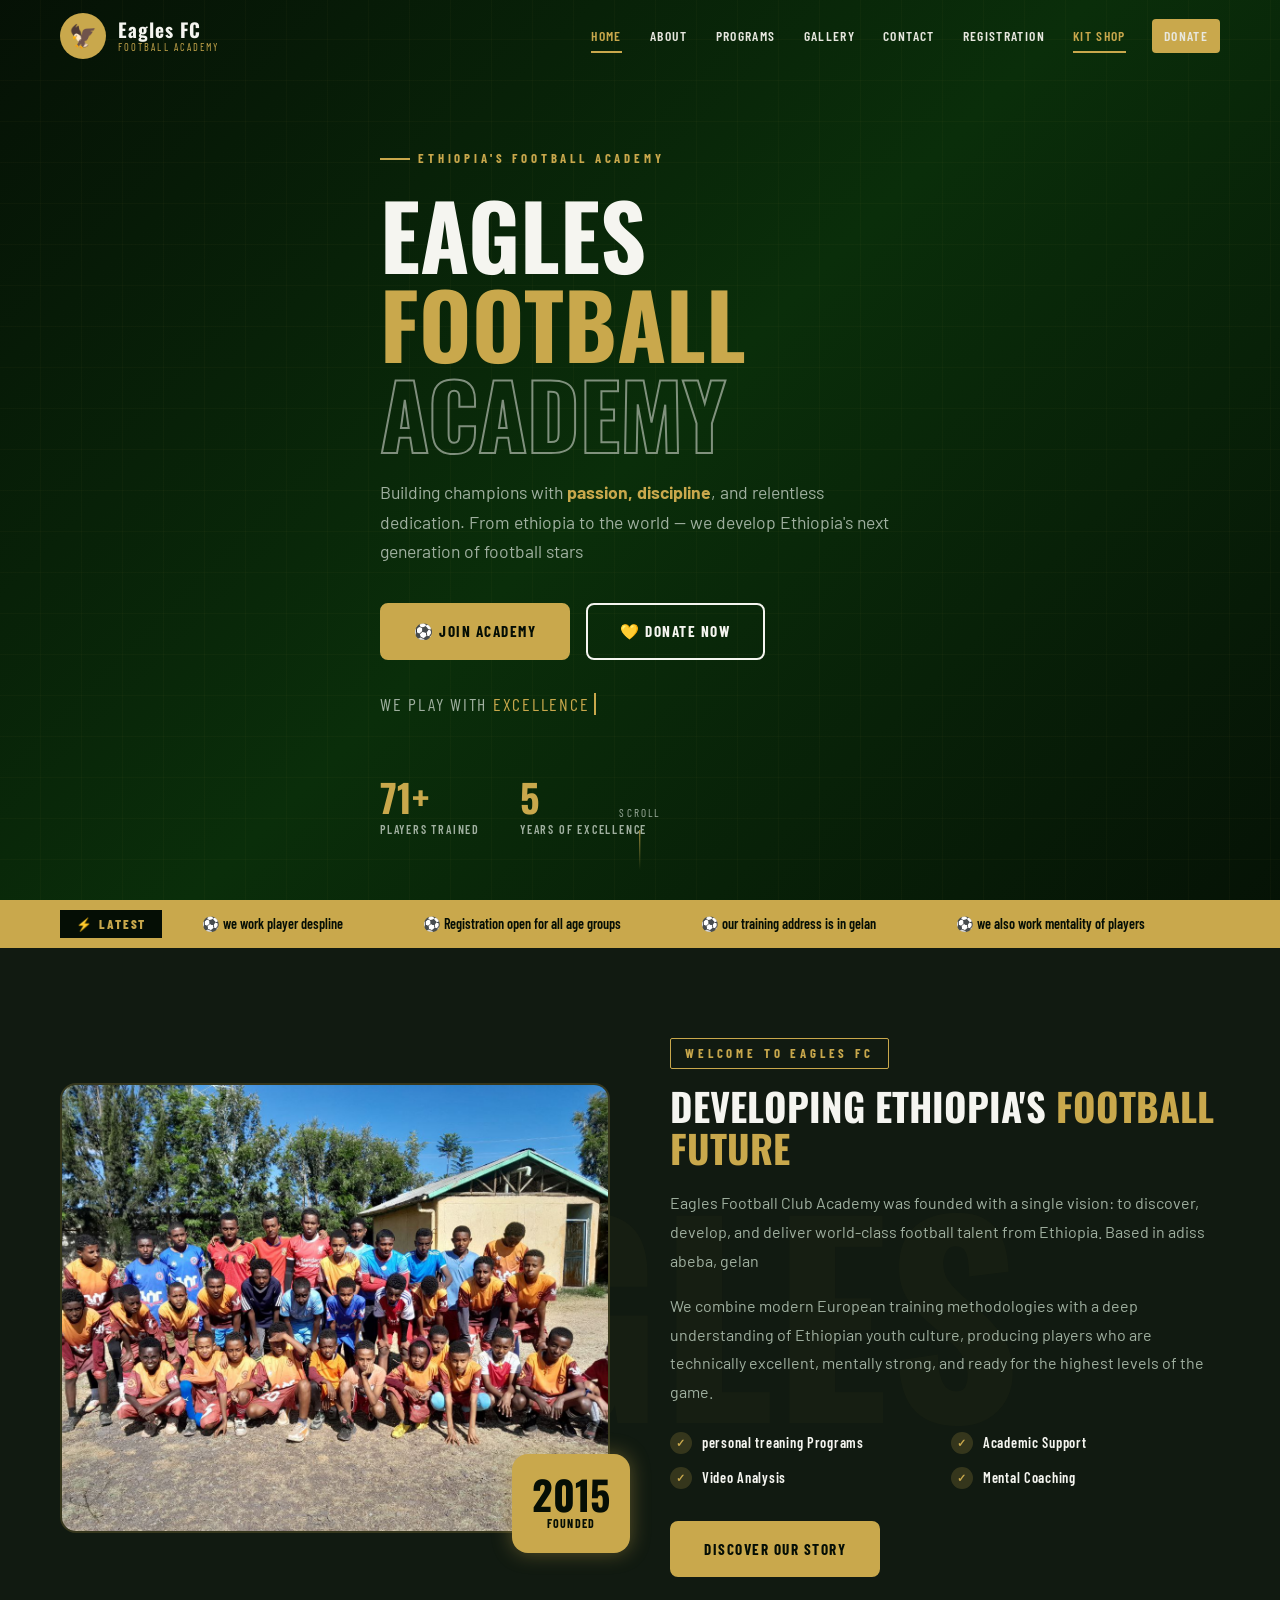
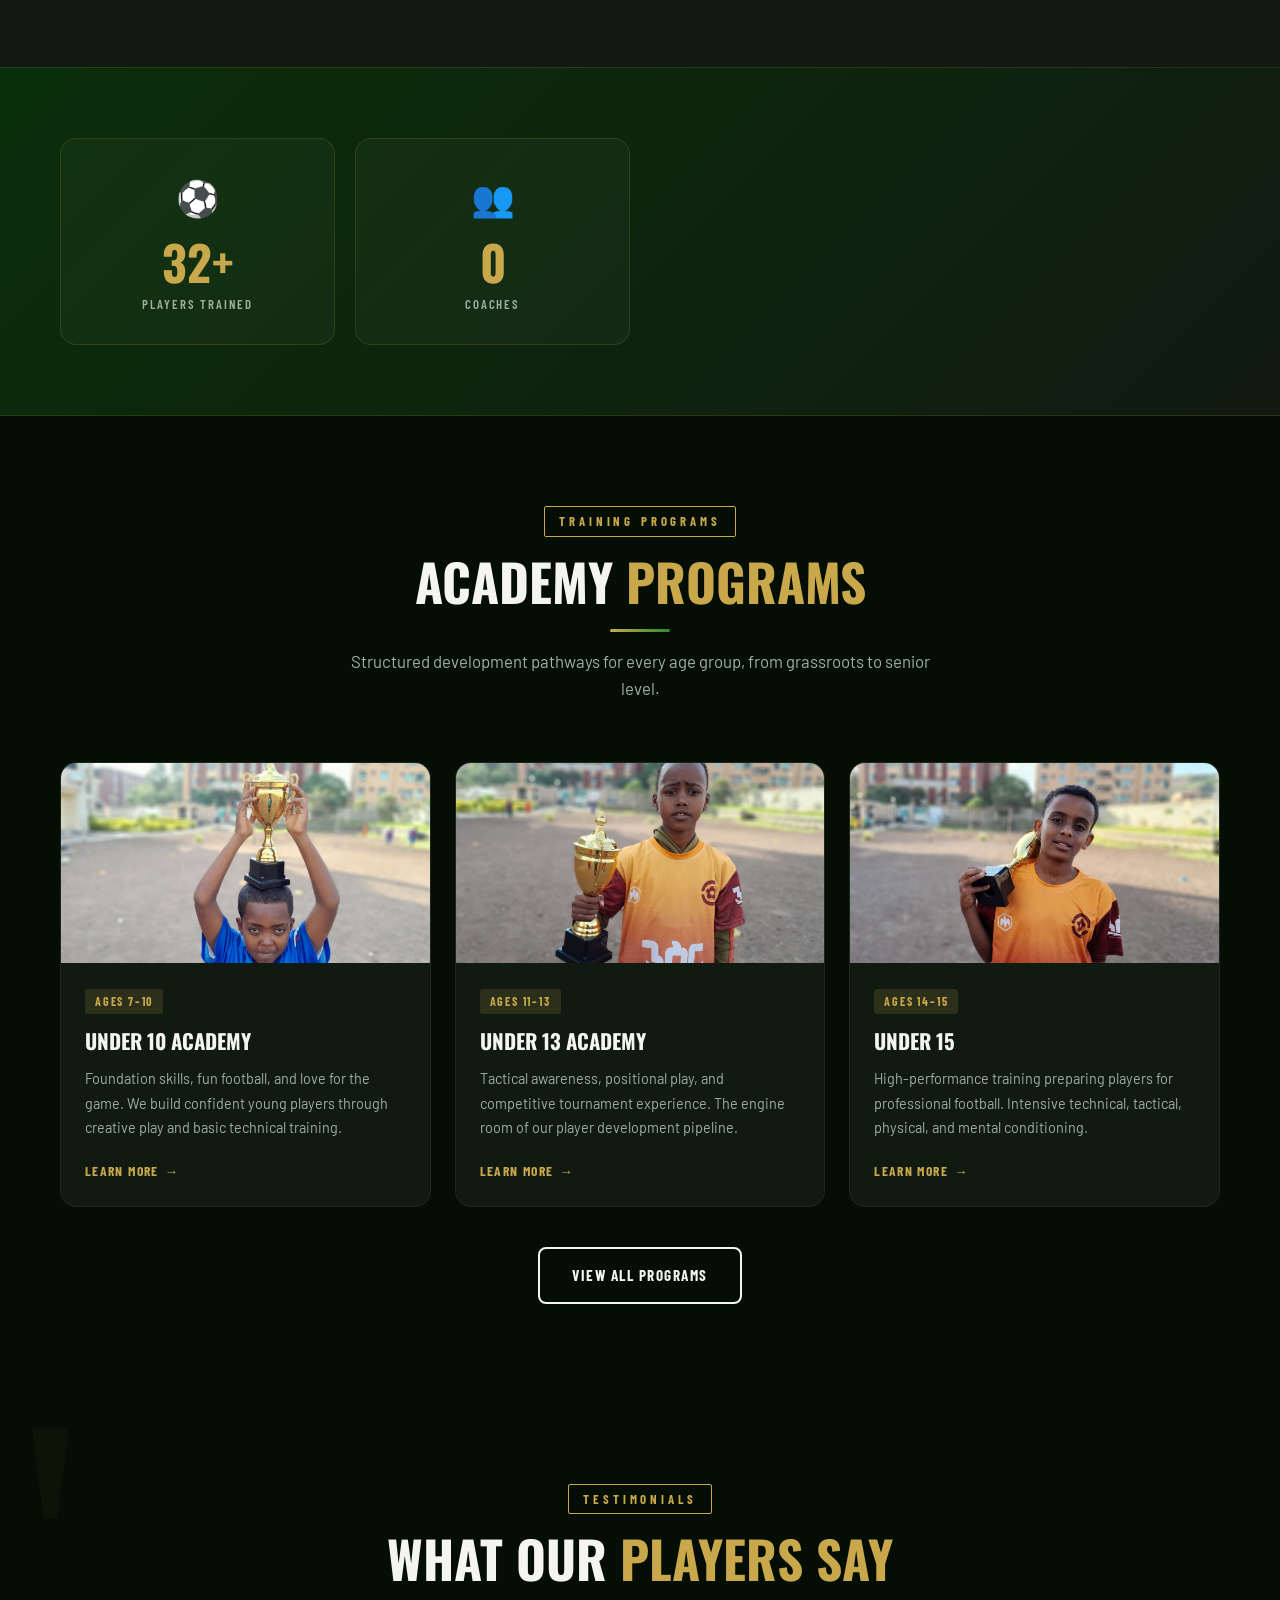
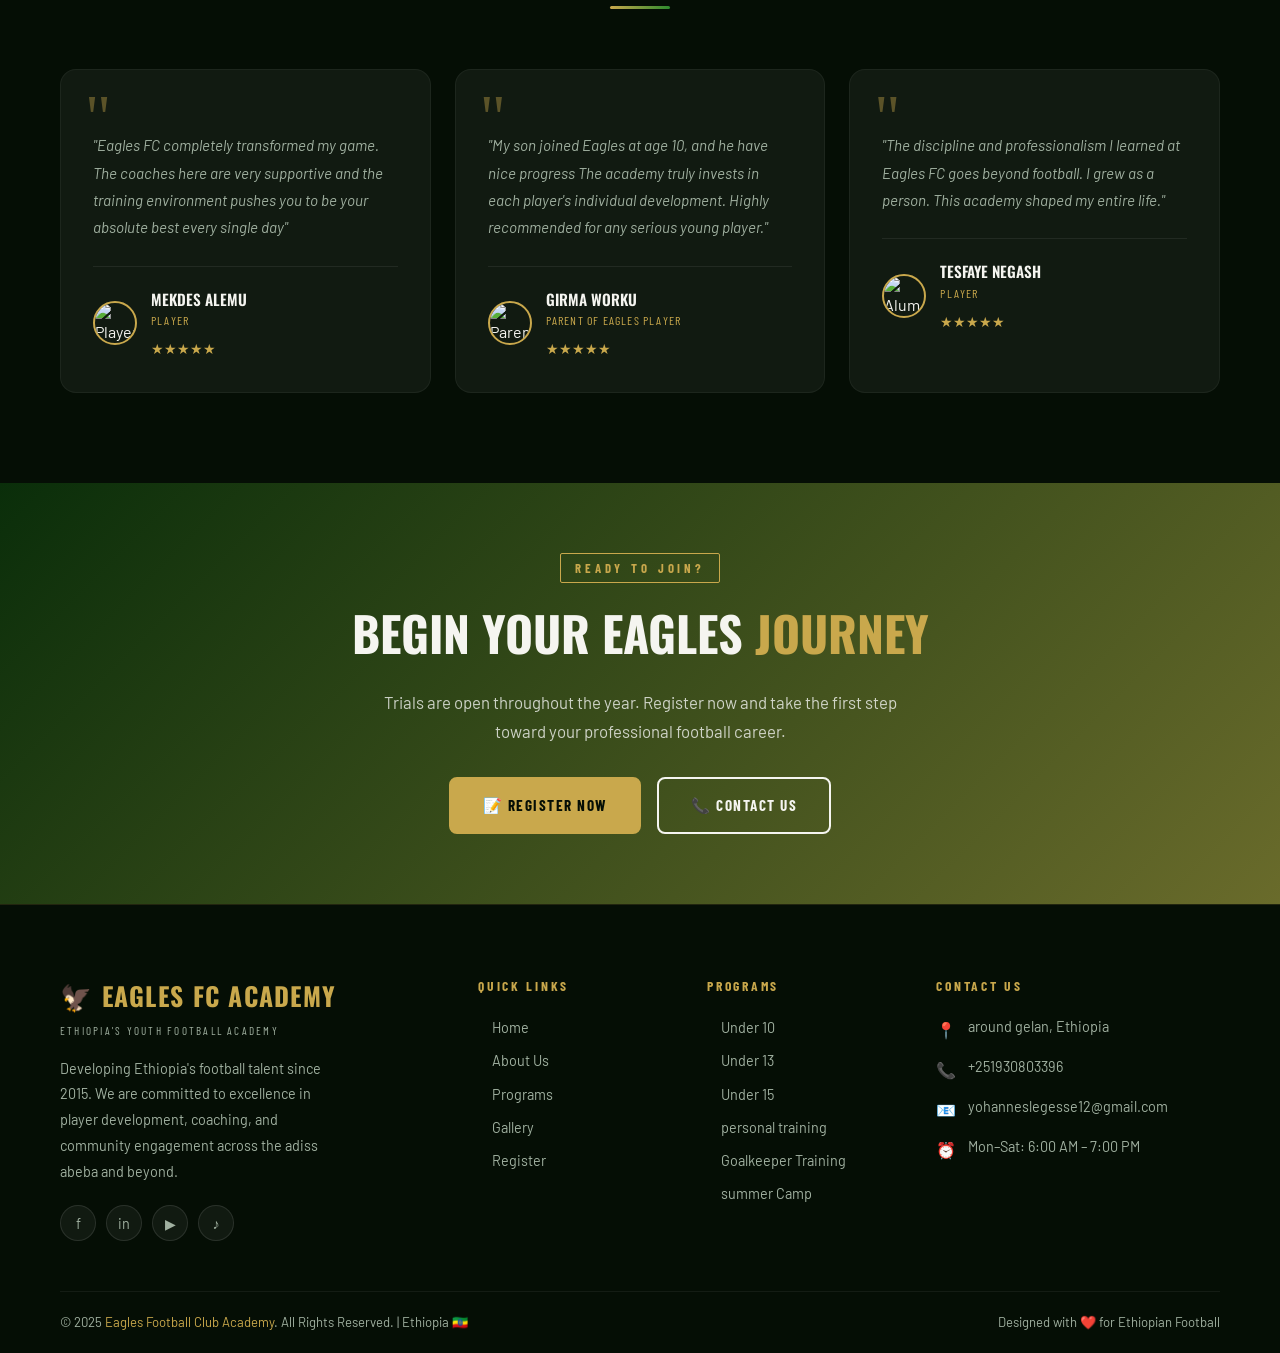
==== index.html @ 6a42ff39 "Add files via upload" ====
<!DOCTYPE html>
<html lang="en">
<head>
  <meta charset="UTF-8">
  <meta name="viewport" content="width=device-width, initial-scale=1.0">
  <title>Eagles Football Club Academy | Ethiopia </title> 
  <meta name="description" content="Eagles Football Club Academy - Ethiopia's premier football development academy. Nurturing the next generation of Ethiopian football stars.">
  <link rel="stylesheet" href=" style.css">
  <!-- Favicon emoji fallback -->
  <link rel="icon" href="data:image/svg+xml,<svg xmlns='http://www.w3.org/2000/svg' viewBox='0 0 100 100'><text y='.9em' font-size='90'>🦅</text></svg>">
</head>
<body>

<!-- ══ LOADING SCREEN ══ -->                           
<div id="loading-screen">
  <div class="loader-logo">🦅 EAGLES FC</div> 
  <div class="loader-bar"><div class="loader-fill"></div></div>                            
</div>

<!-- ══ NAVIGATION ══-->      
<nav id="navbar">
  <div class="container">  
    <div class="nav-inner"> 
      <a href="index.html" class="nav-logo">  
        <div class="nav-logo-icon">🦅</div>
        <div class="nav-logo-text">
          <div class="main">Eagles FC</div>
          <div class="sub">Football Academy</div>
        </div>
      </a>
      <div class="nav-links">
        <a href="index.html" class="active">Home</a>
        <a href="about.html">About</a>
        <a href="programs.html">Programs</a>
        
        <a href="gallery.html">Gallery</a>
        <a href="contact.html">Contact</a>
          <a href="registration.html">registration</a>
          <a href="shop.html" class="active">Kit Shop</a>
        <a href="donation.html" class="nav-cta">Donate</a>
      </div>
      <div class="hamburger" id="hamburger">
        <span></span><span></span><span></span>
      </div>
    </div>
  </div>
</nav>

<!-- Mobile Nav -->
<div class="mobile-nav" id="mobile-nav">
  <a href="index.html">🏠 Home</a>
  <a href="about.html">📖 About Us</a>
  <a href="programs.html">⚽ Programs</a>
 
  <a href="gallery.html">📷 Gallery</a>
  <a href="registration.html">📝 Register</a>
  <a href="donation.html">💛 Donate</a>
  <a href="contact.html">📞 Contact</a>
</div>

<!-- ══ HERO SECTION ══ -->
<section class="hero" id="home">
  <div class="hero-bg"></div>
  <div class="hero-pattern"></div>
  <div class="container">
    <div class="hero-content">
      <div class="hero-tag">Ethiopia's  Football Academy</div>
      <h1 class="hero-title">
        <span class="line-white">Eagles</span>
        <span class="line-gold">Football</span>
        <span class="line-outline">Academy</span>
      </h1>
      <p class="hero-sub">
        Building champions with <strong>passion, discipline</strong>, and relentless dedication.
        From ethiopia to the world — we develop Ethiopia's next generation of football stars
      </p>
      <div class="hero-buttons">
        <a href="registration.html" class="btn btn-gold">⚽ Join Academy</a>
        <a href="donation.html" class="btn btn-outline">💛 Donate Now</a>
      </div>

      <!-- Animated typed text -->
      <div style="margin-top:30px; font-family:var(--font-cond); font-size:1.1rem; color:var(--text-gray); letter-spacing:0.1em; text-transform:uppercase;">
        We Play With <span id="typed-text" style="color:var(--gold); border-right:2px solid var(--gold); padding-right:4px;"></span>
      </div>

      <div class="hero-stats">
        <div class="hero-stat-item">
          <div class="hero-stat-num"><span data-count="100" data-suffix="+">0</span></div>
          <div class="hero-stat-label">Players Trained</div>
        </div>
        <div class="hero-stat-item">
          <div class="hero-stat-num"><span data-count="8" data-suffix=""></span></div>
          <div class="hero-stat-label">Years of Excellence</div>
        </div>
        
        
      </div>
    </div>
  </div>
  <div class="hero-scroll">Scroll</div>
</section>

<!-- ══ NEWS TICKER ══ -->
<div class="news-ticker">
  <div class="container">
    <div class="ticker-wrap">
      <div class="ticker-label">⚡ Latest</div>
      <div class="ticker-content">
        <div class="ticker-inner">
          <span>we work player despline</span>
          <span>Registration open for all age groups</span>
          <span>our training address is in gelan</span>
          <span>we also work mentality of players</span>
          <span>Head Coach yohannes legesse named Best Academy Coach</span>
          
        </div>
      </div>
    </div>
  </div>
</div>

<!-- ══ WELCOME / INTRO ══ -->
<section class="welcome-section section-pad">
  <div class="container">
    <div class="welcome-grid">
      <div class="welcome-img-wrap reveal-left">
        <img
          src="founded.jpg"
          alt="Eagles FC Training Session"
          class="welcome-img">
        <div class="welcome-img-badge">
          <div class="num">2015</div>
          <div class="lbl">Founded</div>
        </div>
      </div>
      <div class="welcome-text reveal-right">
        <div class="section-tag">Welcome to Eagles FC</div>
        <h2>Developing Ethiopia's <span>Football Future</span></h2>
        <p>Eagles Football Club Academy was founded with a single vision: to discover, develop, and deliver world-class football talent from Ethiopia. Based in adiss abeba, gelan </p>
        <p>We combine modern European training methodologies with a deep understanding of Ethiopian youth culture, producing players who are technically excellent, mentally strong, and ready for the highest levels of the game.</p>
        <div class="welcome-features">
          
          <div class="wf-item">personal treaning Programs</div>
          <div class="wf-item">Academic Support</div>
          <div class="wf-item">Video Analysis</div>
          <div class="wf-item">Mental Coaching</div>
        </div>
        <a href="about.html" class="btn btn-gold">Discover Our Story</a>
      </div>
    </div>
  </div>
</section>

<!-- ══ STATS COUNTER ══ -->
<section class="stats-section">
  <div class="container">
    <div class="stats-grid">
      <div class="stat-card">
        <div class="stat-icon">⚽</div>
        <div class="stat-num"><span data-count="100" data-suffix="+">0</span></div>
        <div class="stat-label">Players Trained</div>
      </div>
      
      <div class="stat-card">
        <div class="stat-icon">👥</div>
        <div class="stat-num"><span data-count="2" data-suffix="">0</span></div>
        <div class="stat-label"> Coaches</div>
      </div>
        
    </div>
  </div>
</section>

<!-- ══ PROGRAMS PREVIEW ══ -->
<section class="programs-preview section-pad">
  <div class="container">
    <div class="section-header">
      <div class="section-tag">Training Programs</div>
      <h2 class="section-title">Academy <span>Programs</span></h2>
      <div class="section-divider"></div>
      <p class="section-sub">Structured development pathways for every age group, from grassroots to senior level.</p>
    </div>
    <div class="programs-grid">
      <div class="program-card reveal">
        <div class="program-img-wrap">
          <img src="u10.jpg" alt="Under 10 Program" class="program-img">
        </div>
        <div class="program-body">
          <div class="program-age">Ages 7–10</div>
          <h3 class="program-title">Under 10 Academy</h3>
          <p class="program-desc">Foundation skills, fun football, and love for the game. We build confident young players through creative play and basic technical training.</p>
          <a href="programs.html" class="program-link">Learn More</a>
        </div>
      </div>
      <div class="program-card reveal">
        <div class="program-img-wrap">
          <img src="u13.jpg" alt="Under 15 Program" class="program-img">
        </div>
        <div class="program-body">
          <div class="program-age">Ages 11–13</div>
          <h3 class="program-title">Under 13 Academy</h3>
          <p class="program-desc">Tactical awareness, positional play, and competitive tournament experience. The engine room of our player development pipeline.</p>
          <a href="programs.html" class="program-link">Learn More</a>
        </div>
      </div>
      <div class="program-card reveal">
        <div class="program-img-wrap">
          <img src="u15.jpg" alt="Under 18 Program" class="program-img">
        </div>
        <div class="program-body">
          <div class="program-age">Ages 14–15</div>
          <h3 class="program-title">Under 15 </h3>
          <p class="program-desc">High-performance training preparing players for professional football. Intensive technical, tactical, physical, and mental conditioning.</p>
          <a href="programs.html" class="program-link">Learn More</a>
        </div>
      </div>
    </div>
    <div style="text-align:center; margin-top:40px;">
      <a href="programs.html" class="btn btn-outline">View All Programs</a>
    </div>
  </div>
</section>

<!-- ══ FEATURED PLAYERS ══ -->

<!-- ══ NEWS ══ -->


<!-- ══ TESTIMONIALS ══ -->
<section class="testimonials-section section-pad">
  <div class="container">
    <div class="section-header">
      <div class="section-tag">Testimonials</div>
      <h2 class="section-title">What Our <span>Players Say</span></h2>
      <div class="section-divider"></div>
    </div>
    <div class="testimonials-grid">
      <div class="testimonial-card reveal">
        <p class="testimonial-text">"Eagles FC completely transformed my game. The coaches here are very supportive and the training environment pushes you to be your absolute best every single day"</p>
        <div class="testimonial-author">
          <img src="" alt="Player" class="author-avatar">
          <div>
            <div class="author-name">Mekdes Alemu</div>
            <div class="author-role">player</div>
            <div class="stars">★★★★★</div>
          </div>
        </div>
      </div>
      <div class="testimonial-card reveal">
        <p class="testimonial-text">"My son joined Eagles at age 10, and he have nice progress  The academy truly invests in each player's individual development. Highly recommended for any serious young player."</p>
        <div class="testimonial-author">
          <img src="" alt="Parent" class="author-avatar">
          <div>
            <div class="author-name">Girma Worku</div>
            <div class="author-role">Parent of Eagles player</div>
            <div class="stars">★★★★★</div>
          </div>
        </div>
      </div>
      <div class="testimonial-card reveal">
        <p class="testimonial-text">"The discipline and professionalism I learned at Eagles FC goes beyond football. I grew as a person. This academy shaped my entire life."</p>
        <div class="testimonial-author">
          <img src="" alt="Alum" class="author-avatar">
          <div>
            <div class="author-name">Tesfaye Negash</div>
            <div class="author-role">player</div>
            <div class="stars">★★★★★</div>
          </div>
        </div>
      </div>
    </div>
  </div>
</section>

<!-- ══ CTA BANNER ══ -->
<section style="background:linear-gradient(135deg, var(--dark-green), var(--gold) 200%); padding:70px 0; position:relative; overflow:hidden;">
  <div style="position:absolute; inset:0; background:url('https://images.unsplash.com/photo-1543326727-cf6c39e8f84c?w=1400&q=80') center/cover; opacity:0.08;"></div>
  <div class="container" style="position:relative; text-align:center;">
    <div class="section-tag" style="margin-bottom:12px;">Ready to Join?</div>
    <h2 style="font-family:var(--font-display); font-size:clamp(2rem,4vw,3rem); font-weight:700; text-transform:uppercase; color:var(--white); margin-bottom:16px;">Begin Your Eagles <span style="color:var(--gold)">Journey</span></h2>
    <p style="color:rgba(255,255,255,0.75); max-width:520px; margin:0 auto 32px; font-size:1.05rem; line-height:1.7;">Trials are open throughout the year. Register now and take the first step toward your professional football career.</p>
    <div style="display:flex; gap:16px; justify-content:center; flex-wrap:wrap;">
      <a href="registration.html" class="btn btn-gold">📝 Register Now</a>
      <a href="contact.html" class="btn btn-outline">📞 Contact Us</a>
    </div>
  </div>
</section>

<!-- ══ SPONSORS ══ -->


<!-- ══ FOOTER ══ -->
<footer>
  <div class="container">
    <div class="footer-grid">
      <div class="footer-brand">
        <div class="logo-text">🦅 Eagles FC Academy</div>
        <div class="logo-sub">Ethiopia's  Youth Football Academy</div>
        <p>Developing Ethiopia's football talent since 2015. We are committed to excellence in player development, coaching, and community engagement across the adiss abeba and beyond.</p>
        <div class="footer-social">
          <a href="https://www.facebook.com/share/1GRrwhnGoj/" class="social-btn">f</a><a href="https://www.instagram.com/eagelsfootball?igsh=OWlmaDh6YmJ3cGRy" class="social-btn">in</a>
          <a href="https://www.youtube.com/@niser2017" class="social-btn">▶</a><a href="http://tiktok.com/@eagels.fotball.et" class="social-btn">♪</a>
        </div>
      </div>
      <div class="footer-col">
        <h4>Quick Links</h4>
        <ul>
          <li><a href="index.html">Home</a></li>
          <li><a href="about.html">About Us</a></li>
          <li><a href="programs.html">Programs</a></li>
          <li><a href="gallery.html">Gallery</a></li>
          <li><a href="registration.html">Register</a></li>
        </ul>
      </div>
      <div class="footer-col">
        <h4>Programs</h4>
        <ul>
          <li><a href="programs.html">Under 10</a></li>
          <li><a href="programs.html">Under 13</a></li>
          <li><a href="programs.html">Under 15</a></li>
          <li><a href="programs.html">personal training</a></li>
          <li><a href="programs.html">Goalkeeper Training</a></li>
          <li><a href="programs.html">summer Camp</a></li>
        </ul>
      </div>
      <div class="footer-col">
        <h4>Contact Us</h4>
        <div class="footer-contact">
          <div class="contact-item">
            <span class="icon">📍</span>
            <span>around gelan, Ethiopia</span>
          </div>
          <div class="contact-item">
            <span class="icon">📞</span>
            <span>+251930803396</span>
          </div>
          <div class="contact-item">
            <span class="icon">📧</span>
            <span>yohanneslegesse12@gmail.com</span>
          </div>
          <div class="contact-item">
            <span class="icon">⏰</span>
            <span>Mon–Sat: 6:00 AM – 7:00 PM</span>
          </div>
        </div>
      </div>
    </div>
    <div class="footer-bottom">
      <p>© 2025 <span>Eagles Football Club Academy</span>. All Rights Reserved. |  Ethiopia 🇪🇹</p>
      <p>Designed with ❤️ for Ethiopian Football</p>
    </div>
  </div>
</footer>

<!-- Back to Top -->
<button id="back-to-top" title="Back to top">↑</button>

<script src="script.js"></script>
</body>
</html>
---- style.css ----
/* ============================================
   EAGLES FOOTBALL CLUB ACADEMY - MAIN STYLESHEET
   Eagles FC Academy | Ethiopia
   ============================================ */

/* --- Google Fonts Import --- */
@import url('https://fonts.googleapis.com/css2?family=Oswald:wght@400;500;600;700&family=Barlow:ital,wght@0,300;0,400;0,500;0,600;1,400&family=Barlow+Condensed:wght@600;700;800&display=swap');

/* ============================================
   CSS VARIABLES (COLOR PALETTE & TYPOGRAPHY)
   ============================================ */
:root {
  --dark-green: #0a2e0a;
  --mid-green:  #1a5c1a;
  --light-green: #2e8b2e;
  --gold:       #c9a84c;
  --gold-light: #f0c96e;
  --black:      #050e05;
  --off-black:  #111a11;
  --dark-gray:  #1e2a1e;
  --white:      #f5f5f0;
  --off-white:  #e8e8e0;
  --text-gray:  #a0b0a0;

  --font-display: 'Oswald', sans-serif;
  --font-cond:    'Barlow Condensed', sans-serif;
  --font-body:    'Barlow', sans-serif;

  --shadow-gold: 0 0 20px rgba(201,168,76,0.4);
  --shadow-green: 0 0 30px rgba(46,139,46,0.3);
  --transition: all 0.3s cubic-bezier(0.4,0,0.2,1);
  --radius: 8px;
  --radius-lg: 16px;
}

/* ============================================
   RESET & BASE
   ============================================ */
*, *::before, *::after { box-sizing: border-box; margin: 0; padding: 0; }

html { scroll-behavior: smooth; font-size: 16px; }

body {
  font-family: var(--font-body);
  background: var(--black);
  color: var(--white);
  line-height: 1.6;
  overflow-x: hidden;
}

img { max-width: 100%; height: auto; display: block; }
a  { text-decoration: none; color: inherit; }
ul { list-style: none; }
button { cursor: pointer; border: none; background: none; font-family: inherit; }

/* ============================================
   UTILITY CLASSES
   ============================================ */
.container { max-width: 1200px; margin: 0 auto; padding: 0 20px; }
.section-pad { padding: 90px 0; }
.text-gold { color: var(--gold); }
.text-green { color: var(--light-green); }
.text-center { text-align: center; }

/* Section Headers */
.section-header { text-align: center; margin-bottom: 60px; }
.section-tag {
  display: inline-block;
  font-family: var(--font-cond);
  font-size: 0.8rem;
  font-weight: 700;
  letter-spacing: 0.3em;
  text-transform: uppercase;
  color: var(--gold);
  border: 1px solid var(--gold);
  padding: 4px 14px;
  margin-bottom: 16px;
  border-radius: 2px;
}
.section-title {
  font-family: var(--font-display);
  font-size: clamp(2rem, 4vw, 3.2rem);
  font-weight: 700;
  text-transform: uppercase;
  line-height: 1.1;
  color: var(--white);
}
.section-title span { color: var(--gold); }
.section-divider {
  width: 60px; height: 3px;
  background: linear-gradient(90deg, var(--gold), var(--light-green));
  margin: 20px auto 0;
  border-radius: 2px;
}
.section-sub {
  margin-top: 16px;
  color: var(--text-gray);
  font-size: 1.05rem;
  max-width: 600px;
  margin-left: auto;
  margin-right: auto;
}

/* Buttons */
.btn {
  display: inline-flex;
  align-items: center;
  gap: 8px;
  font-family: var(--font-cond);
  font-size: 0.95rem;
  font-weight: 700;
  letter-spacing: 0.1em;
  text-transform: uppercase;
  padding: 14px 32px;
  border-radius: var(--radius);
  transition: var(--transition);
  border: 2px solid transparent;
}
.btn-gold {
  background: var(--gold);
  color: var(--black);
  border-color: var(--gold);
}
.btn-gold:hover {
  background: var(--gold-light);
  border-color: var(--gold-light);
  transform: translateY(-2px);
  box-shadow: var(--shadow-gold);
}
.btn-outline {
  background: transparent;
  color: var(--white);
  border-color: var(--white);
}
.btn-outline:hover {
  background: var(--white);
  color: var(--black);
  transform: translateY(-2px);
}
.btn-green {
  background: var(--light-green);
  color: var(--white);
  border-color: var(--light-green);
}
.btn-green:hover {
  background: var(--mid-green);
  border-color: var(--mid-green);
  transform: translateY(-2px);
  box-shadow: var(--shadow-green);
}

/* ============================================
   LOADING SCREEN
   ============================================ */
#loading-screen {
  position: fixed; inset: 0;
  background: var(--black);
  display: flex;
  flex-direction: column;
  align-items: center;
  justify-content: center;
  z-index: 9999;
  transition: opacity 0.6s ease, visibility 0.6s ease;
}
#loading-screen.hidden { opacity: 0; visibility: hidden; }

.loader-logo {
  font-family: var(--font-display);
  font-size: 3rem;
  font-weight: 700;
  color: var(--gold);
  letter-spacing: 0.05em;
  margin-bottom: 30px;
  animation: pulse 1.5s ease-in-out infinite;
}
.loader-bar {
  width: 200px; height: 3px;
  background: var(--dark-gray);
  border-radius: 2px;
  overflow: hidden;
}
.loader-fill {
  height: 100%;
  background: linear-gradient(90deg, var(--gold), var(--light-green));
  animation: loadBar 1.8s ease-in-out forwards;
}
@keyframes loadBar { 0%{width:0} 100%{width:100%} }
@keyframes pulse { 0%,100%{opacity:1} 50%{opacity:0.6} }

/* ============================================
   NAVIGATION
   ============================================ */
#navbar {
  position: fixed; top: 0; left: 0; right: 0;
  z-index: 1000;
  padding: 0;
  transition: background 0.4s ease, box-shadow 0.4s ease;
}
#navbar.scrolled {
  background: rgba(5,14,5,0.97);
  box-shadow: 0 2px 20px rgba(0,0,0,0.8);
  backdrop-filter: blur(10px);
}
.nav-inner {
  display: flex;
  align-items: center;
  justify-content: space-between;
  height: 72px;
}
.nav-logo {
  display: flex;
  align-items: center;
  gap: 12px;
}
.nav-logo-icon {
  width: 46px; height: 46px;
  background: var(--gold);
  border-radius: 50%;
  display: flex;
  align-items: center;
  justify-content: center;
  font-size: 1.4rem;
  flex-shrink: 0;
}
.nav-logo-text { line-height: 1.2; }
.nav-logo-text .main { font-family: var(--font-display); font-size: 1.2rem; font-weight: 700; color: var(--white); letter-spacing: 0.05em; }
.nav-logo-text .sub  { font-family: var(--font-cond); font-size: 0.65rem; letter-spacing: 0.2em; color: var(--gold); text-transform: uppercase; }

.nav-links {
  display: flex;
  align-items: center;
  gap: 4px;
}
.nav-links a {
  font-family: var(--font-cond);
  font-size: 0.85rem;
  font-weight: 600;
  letter-spacing: 0.1em;
  text-transform: uppercase;
  color: var(--off-white);
  padding: 6px 12px;
  border-radius: 4px;
  transition: var(--transition);
  position: relative;
}
.nav-links a::after {
  content: '';
  position: absolute; bottom: 0; left: 50%; right: 50%;
  height: 2px;
  background: var(--gold);
  transition: var(--transition);
}
.nav-links a:hover { color: var(--gold); }
.nav-links a:hover::after { left: 12px; right: 12px; }
.nav-links a.active { color: var(--gold); }
.nav-links a.active::after { left: 12px; right: 12px; }

.nav-cta {
  font-family: var(--font-cond);
  font-size: 0.82rem;
  font-weight: 700;
  letter-spacing: 0.1em;
  text-transform: uppercase;
  background: var(--gold);
  color: var(--black);
  padding: 8px 18px;
  border-radius: var(--radius);
  transition: var(--transition);
  margin-left: 10px;
}
.nav-cta:hover { background: var(--gold-light); transform: translateY(-1px); }

/* Hamburger */
.hamburger {
  display: none;
  flex-direction: column;
  gap: 5px;
  cursor: pointer;
  padding: 5px;
}
.hamburger span {
  display: block;
  width: 25px; height: 2px;
  background: var(--white);
  border-radius: 2px;
  transition: var(--transition);
}
.hamburger.active span:nth-child(1) { transform: rotate(45deg) translate(5px, 5px); }
.hamburger.active span:nth-child(2) { opacity: 0; }
.hamburger.active span:nth-child(3) { transform: rotate(-45deg) translate(5px,-5px); }

/* Mobile Nav */
.mobile-nav {
  display: none;
  position: fixed;
  top: 72px; left: 0; right: 0;
  background: rgba(5,14,5,0.98);
  backdrop-filter: blur(20px);
  padding: 20px;
  border-top: 1px solid rgba(201,168,76,0.2);
  z-index: 999;
  flex-direction: column;
  gap: 4px;
}
.mobile-nav.open { display: flex; }
.mobile-nav a {
  font-family: var(--font-cond);
  font-size: 1.1rem;
  font-weight: 600;
  letter-spacing: 0.1em;
  text-transform: uppercase;
  color: var(--off-white);
  padding: 12px 16px;
  border-radius: var(--radius);
  transition: var(--transition);
  border-left: 3px solid transparent;
}
.mobile-nav a:hover { color: var(--gold); background: rgba(201,168,76,0.08); border-left-color: var(--gold); }

/* ============================================
   BACK TO TOP
   ============================================ */
#back-to-top {
  position: fixed;
  bottom: 30px; right: 30px;
  width: 48px; height: 48px;
  background: var(--gold);
  color: var(--black);
  border-radius: 50%;
  display: flex;
  align-items: center;
  justify-content: center;
  font-size: 1.2rem;
  cursor: pointer;
  opacity: 0; visibility: hidden;
  transition: var(--transition);
  z-index: 900;
  border: none;
  box-shadow: 0 4px 15px rgba(201,168,76,0.4);
}
#back-to-top.visible { opacity: 1; visibility: visible; }
#back-to-top:hover { background: var(--gold-light); transform: translateY(-3px); }

/* ============================================
   HERO SECTION (HOME)
   ============================================ */
.hero {
  position: relative;
  min-height: 100vh;
  display: flex;
  align-items: center;
  overflow: hidden;
  background: var(--dark-green);
}
.hero-bg {
  position: absolute; inset: 0;
  background:
    linear-gradient(135deg, rgba(5,14,5,0.9) 0%, rgba(10,46,10,0.7) 50%, rgba(5,14,5,0.85) 100%),
    url('https://images.unsplash.com/photo-1459865264687-595d652de67e?w=1600&q=80') center/cover no-repeat;
  animation: heroShift 20s ease-in-out infinite alternate;
}
@keyframes heroShift { 0%{background-position:center center} 100%{background-position:60% 40%} }

.hero-pattern {
  position: absolute; inset: 0;
  background-image: repeating-linear-gradient(
    0deg, transparent, transparent 40px,
    rgba(201,168,76,0.03) 40px, rgba(201,168,76,0.03) 41px
  ),repeating-linear-gradient(
    90deg, transparent, transparent 40px,
    rgba(201,168,76,0.03) 40px, rgba(201,168,76,0.03) 41px
  );
}
.hero-content {
  position: relative;
  z-index: 2;
  padding-top: 80px;
}
.hero-tag {
  display: inline-flex;
  align-items: center;
  gap: 8px;
  font-family: var(--font-cond);
  font-size: 0.8rem;
  font-weight: 700;
  letter-spacing: 0.3em;
  text-transform: uppercase;
  color: var(--gold);
  margin-bottom: 20px;
}
.hero-tag::before {
  content: '';
  display: inline-block;
  width: 30px; height: 2px;
  background: var(--gold);
}
.hero-title {
  font-family: var(--font-display);
  font-size: clamp(2.8rem, 7vw, 6rem);
  font-weight: 700;
  line-height: 1;
  text-transform: uppercase;
  margin-bottom: 10px;
}
.hero-title .line-gold { color: var(--gold); display: block; }
.hero-title .line-white { color: var(--white); display: block; }
.hero-title .line-outline {
  display: block;
  -webkit-text-stroke: 2px var(--white);
  color: transparent;
  opacity: 0.5;
}

.hero-sub {
  font-size: 1.1rem;
  color: var(--text-gray);
  max-width: 520px;
  margin: 20px 0 36px;
  line-height: 1.7;
}
.hero-sub strong { color: var(--gold); }

.hero-buttons { display: flex; gap: 16px; flex-wrap: wrap; }

.hero-stats {
  display: flex;
  gap: 40px;
  margin-top: 60px;
  flex-wrap: wrap;
}
.hero-stat-item { text-align: left; }
.hero-stat-num {
  font-family: var(--font-display);
  font-size: 2.4rem;
  font-weight: 700;
  color: var(--gold);
  line-height: 1;
}
.hero-stat-label {
  font-family: var(--font-cond);
  font-size: 0.75rem;
  font-weight: 600;
  letter-spacing: 0.15em;
  text-transform: uppercase;
  color: var(--text-gray);
  margin-top: 4px;
}

/* Hero scroll indicator */
.hero-scroll {
  position: absolute;
  bottom: 30px; left: 50%;
  transform: translateX(-50%);
  z-index: 2;
  display: flex;
  flex-direction: column;
  align-items: center;
  gap: 8px;
  font-family: var(--font-cond);
  font-size: 0.7rem;
  letter-spacing: 0.2em;
  text-transform: uppercase;
  color: var(--text-gray);
  animation: bounce 2s ease-in-out infinite;
}
.hero-scroll::after {
  content: '';
  width: 1px; height: 40px;
  background: linear-gradient(to bottom, var(--gold), transparent);
}
@keyframes bounce { 0%,100%{transform:translateX(-50%) translateY(0)} 50%{transform:translateX(-50%) translateY(-8px)} }

/* ============================================
   NEWS TICKER
   ============================================ */
.news-ticker {
  background: var(--gold);
  color: var(--black);
  padding: 10px 0;
  overflow: hidden;
}
.ticker-wrap {
  display: flex;
  align-items: center;
  gap: 0;
}
.ticker-label {
  font-family: var(--font-cond);
  font-size: 0.8rem;
  font-weight: 800;
  letter-spacing: 0.15em;
  text-transform: uppercase;
  background: var(--black);
  color: var(--gold);
  padding: 4px 16px;
  white-space: nowrap;
  flex-shrink: 0;
}
.ticker-content {
  overflow: hidden;
  flex: 1;
}
.ticker-inner {
  display: flex;
  white-space: nowrap;
  animation: ticker 40s linear infinite;
}
.ticker-inner span {
  font-family: var(--font-cond);
  font-size: 0.88rem;
  font-weight: 600;
  padding: 0 40px;
}
.ticker-inner span::before {
  content: '⚽  ';
}
@keyframes ticker { 0%{transform:translateX(0)} 100%{transform:translateX(-50%)} }

/* ============================================
   WELCOME SECTION
   ============================================ */
.welcome-section {
  background: var(--off-black);
  position: relative;
  overflow: hidden;
}
.welcome-section::before {
  content: 'EAGLES';
  position: absolute;
  font-family: var(--font-display);
  font-size: 20vw;
  font-weight: 700;
  color: rgba(201,168,76,0.03);
  top: 50%; left: 50%;
  transform: translate(-50%,-50%);
  white-space: nowrap;
  pointer-events: none;
}
.welcome-grid {
  display: grid;
  grid-template-columns: 1fr 1fr;
  gap: 60px;
  align-items: center;
}
.welcome-img-wrap {
  position: relative;
}
.welcome-img {
  width: 100%;
  height: 450px;
  object-fit: cover;
  border-radius: var(--radius-lg);
  border: 2px solid rgba(201,168,76,0.2);
}
.welcome-img-badge {
  position: absolute;
  bottom: -20px; right: -20px;
  background: var(--gold);
  color: var(--black);
  padding: 20px;
  border-radius: var(--radius-lg);
  text-align: center;
  box-shadow: var(--shadow-gold);
}
.welcome-img-badge .num {
  font-family: var(--font-display);
  font-size: 2.5rem;
  font-weight: 700;
  line-height: 1;
}
.welcome-img-badge .lbl {
  font-family: var(--font-cond);
  font-size: 0.75rem;
  font-weight: 700;
  letter-spacing: 0.1em;
  text-transform: uppercase;
}
.welcome-text .tag { margin-bottom: 12px; }
.welcome-text h2 {
  font-family: var(--font-display);
  font-size: clamp(1.8rem, 3vw, 2.8rem);
  font-weight: 700;
  text-transform: uppercase;
  line-height: 1.1;
  margin-bottom: 20px;
}
.welcome-text h2 span { color: var(--gold); }
.welcome-text p { color: var(--text-gray); margin-bottom: 16px; line-height: 1.8; }
.welcome-features {
  display: grid;
  grid-template-columns: 1fr 1fr;
  gap: 12px;
  margin: 24px 0 32px;
}
.wf-item {
  display: flex;
  align-items: center;
  gap: 10px;
  font-family: var(--font-cond);
  font-size: 0.9rem;
  font-weight: 600;
  letter-spacing: 0.05em;
  color: var(--white);
}
.wf-item::before {
  content: '✓';
  width: 22px; height: 22px;
  background: rgba(201,168,76,0.2);
  color: var(--gold);
  border-radius: 50%;
  display: flex;
  align-items: center;
  justify-content: center;
  font-size: 0.7rem;
  flex-shrink: 0;
}

/* ============================================
   STATS COUNTER
   ============================================ */
.stats-section {
  background: linear-gradient(135deg, var(--dark-green), var(--off-black));
  border-top: 1px solid rgba(201,168,76,0.15);
  border-bottom: 1px solid rgba(201,168,76,0.15);
  padding: 70px 0;
}
.stats-grid {
  display: grid;
  grid-template-columns: repeat(4, 1fr);
  gap: 20px;
}
.stat-card {
  text-align: center;
  padding: 30px 20px;
  border-radius: var(--radius-lg);
  background: rgba(255,255,255,0.03);
  border: 1px solid rgba(201,168,76,0.15);
  transition: var(--transition);
  position: relative;
  overflow: hidden;
}
.stat-card::before {
  content: '';
  position: absolute;
  inset: 0;
  background: linear-gradient(135deg, rgba(201,168,76,0.05), transparent);
  opacity: 0;
  transition: var(--transition);
}
.stat-card:hover::before { opacity: 1; }
.stat-card:hover { border-color: rgba(201,168,76,0.4); transform: translateY(-4px); }
.stat-icon { font-size: 2.2rem; margin-bottom: 12px; }
.stat-num {
  font-family: var(--font-display);
  font-size: 3rem;
  font-weight: 700;
  color: var(--gold);
  line-height: 1;
}
.stat-suffix { font-size: 1.5rem; color: var(--gold); }
.stat-label {
  font-family: var(--font-cond);
  font-size: 0.8rem;
  font-weight: 600;
  letter-spacing: 0.15em;
  text-transform: uppercase;
  color: var(--text-gray);
  margin-top: 8px;
}

/* ============================================
   PROGRAMS PREVIEW
   ============================================ */
.programs-preview { background: var(--black); }
.programs-grid {
  display: grid;
  grid-template-columns: repeat(3, 1fr);
  gap: 24px;
}
.program-card {
  background: var(--off-black);
  border-radius: var(--radius-lg);
  overflow: hidden;
  border: 1px solid rgba(255,255,255,0.05);
  transition: var(--transition);
  group: true;
}
.program-card:hover { transform: translateY(-6px); border-color: rgba(201,168,76,0.3); box-shadow: 0 20px 40px rgba(0,0,0,0.4); }
.program-img {
  width: 100%; height: 200px;
  object-fit: cover;
  transition: transform 0.5s ease;
}
.program-card:hover .program-img { transform: scale(1.05); }
.program-img-wrap { overflow: hidden; }
.program-body { padding: 24px; }
.program-age {
  display: inline-block;
  font-family: var(--font-cond);
  font-size: 0.75rem;
  font-weight: 700;
  letter-spacing: 0.15em;
  text-transform: uppercase;
  background: rgba(201,168,76,0.15);
  color: var(--gold);
  padding: 3px 10px;
  border-radius: 3px;
  margin-bottom: 10px;
}
.program-title {
  font-family: var(--font-display);
  font-size: 1.3rem;
  font-weight: 700;
  text-transform: uppercase;
  margin-bottom: 10px;
  color: var(--white);
}
.program-desc { color: var(--text-gray); font-size: 0.9rem; line-height: 1.7; margin-bottom: 16px; }
.program-link {
  font-family: var(--font-cond);
  font-size: 0.85rem;
  font-weight: 700;
  letter-spacing: 0.1em;
  text-transform: uppercase;
  color: var(--gold);
  display: inline-flex;
  align-items: center;
  gap: 6px;
  transition: var(--transition);
}
.program-link:hover { gap: 12px; }
.program-link::after { content: '→'; }

/* ============================================
   FEATURED PLAYERS
   ============================================ */
.players-section { background: var(--off-black); }
.players-grid {
  display: grid;
  grid-template-columns: repeat(4, 1fr);
  gap: 20px;
}
.player-card {
  background: var(--dark-gray);
  border-radius: var(--radius-lg);
  overflow: hidden;
  border: 1px solid rgba(255,255,255,0.05);
  transition: var(--transition);
  position: relative;
}
.player-card:hover { transform: translateY(-6px); box-shadow: 0 20px 40px rgba(0,0,0,0.5); }
.player-img-wrap {
  position: relative;
  height: 260px;
  overflow: hidden;
  background: var(--dark-green);
}
.player-img {
  width: 100%; height: 100%;
  object-fit: cover;
  transition: transform 0.5s ease;
}
.player-card:hover .player-img { transform: scale(1.08); }
.player-position {
  position: absolute;
  top: 12px; right: 12px;
  background: var(--gold);
  color: var(--black);
  font-family: var(--font-cond);
  font-size: 0.7rem;
  font-weight: 800;
  letter-spacing: 0.1em;
  text-transform: uppercase;
  padding: 3px 8px;
  border-radius: 3px;
}
.player-num {
  position: absolute;
  bottom: 12px; left: 12px;
  font-family: var(--font-display);
  font-size: 3rem;
  font-weight: 700;
  color: rgba(201,168,76,0.6);
  line-height: 1;
}
.player-info { padding: 16px; }
.player-name {
  font-family: var(--font-display);
  font-size: 1.1rem;
  font-weight: 700;
  text-transform: uppercase;
  color: var(--white);
}
.player-age {
  font-family: var(--font-cond);
  font-size: 0.8rem;
  color: var(--text-gray);
  letter-spacing: 0.1em;
  margin-top: 2px;
}

/* ============================================
   TESTIMONIALS
   ============================================ */
.testimonials-section { background: var(--black); position: relative; overflow: hidden; }
.testimonials-section::before {
  content: '"';
  position: absolute;
  font-family: Georgia, serif;
  font-size: 30vw;
  color: rgba(201,168,76,0.03);
  top: -5%; left: -5%;
  line-height: 1;
  pointer-events: none;
}
.testimonials-grid {
  display: grid;
  grid-template-columns: repeat(3, 1fr);
  gap: 24px;
}
.testimonial-card {
  background: var(--off-black);
  border-radius: var(--radius-lg);
  padding: 32px;
  border: 1px solid rgba(255,255,255,0.05);
  position: relative;
  transition: var(--transition);
}
.testimonial-card:hover { border-color: rgba(201,168,76,0.2); transform: translateY(-4px); }
.testimonial-card::before {
  content: '"';
  font-family: Georgia, serif;
  font-size: 4rem;
  color: var(--gold);
  opacity: 0.4;
  line-height: 1;
  position: absolute;
  top: 16px; left: 24px;
}
.testimonial-text {
  color: var(--text-gray);
  font-style: italic;
  line-height: 1.8;
  margin-top: 30px;
  font-size: 0.95rem;
}
.testimonial-author {
  display: flex;
  align-items: center;
  gap: 14px;
  margin-top: 24px;
  padding-top: 20px;
  border-top: 1px solid rgba(255,255,255,0.07);
}
.author-avatar {
  width: 44px; height: 44px;
  border-radius: 50%;
  object-fit: cover;
  border: 2px solid var(--gold);
}
.author-name {
  font-family: var(--font-display);
  font-size: 0.95rem;
  font-weight: 600;
  text-transform: uppercase;
  color: var(--white);
}
.author-role {
  font-family: var(--font-cond);
  font-size: 0.75rem;
  letter-spacing: 0.1em;
  color: var(--gold);
  text-transform: uppercase;
}
.stars { color: var(--gold); font-size: 0.85rem; margin-top: 8px; }

/* ============================================
   NEWS SECTION
   ============================================ */
.news-section { background: var(--off-black); }
.news-grid {
  display: grid;
  grid-template-columns: 2fr 1fr;
  gap: 24px;
}
.news-featured {
  background: var(--dark-gray);
  border-radius: var(--radius-lg);
  overflow: hidden;
  border: 1px solid rgba(255,255,255,0.05);
  transition: var(--transition);
}
.news-featured:hover { border-color: rgba(201,168,76,0.2); }
.news-feat-img {
  width: 100%; height: 280px;
  object-fit: cover;
}
.news-feat-body { padding: 28px; }
.news-cat {
  font-family: var(--font-cond);
  font-size: 0.75rem;
  font-weight: 700;
  letter-spacing: 0.2em;
  text-transform: uppercase;
  color: var(--gold);
  margin-bottom: 10px;
}
.news-title {
  font-family: var(--font-display);
  font-size: 1.4rem;
  font-weight: 600;
  text-transform: uppercase;
  margin-bottom: 12px;
  line-height: 1.2;
  color: var(--white);
}
.news-excerpt { color: var(--text-gray); font-size: 0.9rem; line-height: 1.7; }
.news-meta {
  display: flex;
  align-items: center;
  gap: 16px;
  margin-top: 16px;
  font-family: var(--font-cond);
  font-size: 0.78rem;
  color: var(--text-gray);
  letter-spacing: 0.05em;
}

.news-list { display: flex; flex-direction: column; gap: 16px; }
.news-item {
  display: flex;
  gap: 14px;
  background: var(--dark-gray);
  border-radius: var(--radius);
  overflow: hidden;
  border: 1px solid rgba(255,255,255,0.05);
  transition: var(--transition);
}
.news-item:hover { border-color: rgba(201,168,76,0.2); transform: translateX(4px); }
.news-item-img {
  width: 90px; height: 90px;
  object-fit: cover;
  flex-shrink: 0;
}
.news-item-body {
  padding: 14px 14px 14px 0;
  display: flex;
  flex-direction: column;
  justify-content: center;
}
.news-item-title {
  font-family: var(--font-display);
  font-size: 0.95rem;
  font-weight: 600;
  text-transform: uppercase;
  color: var(--white);
  line-height: 1.3;
  margin-bottom: 6px;
}
.news-item-date {
  font-family: var(--font-cond);
  font-size: 0.75rem;
  color: var(--text-gray);
}

/* ============================================
   SPONSORS SECTION
   ============================================ */
.sponsors-section {
  background: var(--black);
  padding: 50px 0;
  border-top: 1px solid rgba(255,255,255,0.05);
}
.sponsors-label {
  text-align: center;
  font-family: var(--font-cond);
  font-size: 0.75rem;
  font-weight: 700;
  letter-spacing: 0.3em;
  text-transform: uppercase;
  color: var(--text-gray);
  margin-bottom: 30px;
}
.sponsors-strip {
  display: flex;
  justify-content: center;
  align-items: center;
  flex-wrap: wrap;
  gap: 40px;
}
.sponsor-item {
  font-family: var(--font-display);
  font-size: 1.2rem;
  font-weight: 700;
  letter-spacing: 0.1em;
  text-transform: uppercase;
  color: rgba(255,255,255,0.2);
  transition: var(--transition);
  cursor: default;
}
.sponsor-item:hover { color: rgba(201,168,76,0.6); }

/* ============================================
   FOOTER
   ============================================ */
footer {
  background: var(--black);
  border-top: 1px solid rgba(201,168,76,0.15);
  padding: 70px 0 0;
}
.footer-grid {
  display: grid;
  grid-template-columns: 2fr 1fr 1fr 1.5fr;
  gap: 40px;
  padding-bottom: 50px;
  border-bottom: 1px solid rgba(255,255,255,0.06);
}
.footer-brand .logo-text {
  font-family: var(--font-display);
  font-size: 1.6rem;
  font-weight: 700;
  color: var(--gold);
  letter-spacing: 0.05em;
  text-transform: uppercase;
  margin-bottom: 6px;
}
.footer-brand .logo-sub {
  font-family: var(--font-cond);
  font-size: 0.7rem;
  letter-spacing: 0.2em;
  color: var(--text-gray);
  text-transform: uppercase;
  margin-bottom: 16px;
}
.footer-brand p { color: var(--text-gray); font-size: 0.9rem; line-height: 1.8; max-width: 280px; }
.footer-social {
  display: flex;
  gap: 10px;
  margin-top: 20px;
}
.social-btn {
  width: 36px; height: 36px;
  background: rgba(255,255,255,0.05);
  border-radius: 50%;
  display: flex;
  align-items: center;
  justify-content: center;
  font-size: 0.9rem;
  color: var(--text-gray);
  transition: var(--transition);
  border: 1px solid rgba(255,255,255,0.1);
}
.social-btn:hover { background: var(--gold); color: var(--black); border-color: var(--gold); transform: translateY(-2px); }

.footer-col h4 {
  font-family: var(--font-cond);
  font-size: 0.85rem;
  font-weight: 700;
  letter-spacing: 0.2em;
  text-transform: uppercase;
  color: var(--gold);
  margin-bottom: 20px;
}
.footer-col ul { display: flex; flex-direction: column; gap: 10px; }
.footer-col ul a {
  color: var(--text-gray);
  font-size: 0.9rem;
  transition: var(--transition);
  display: flex;
  align-items: center;
  gap: 8px;
}
.footer-col ul a::before { content: '▸'; font-size: 0.7rem; color: var(--gold); opacity: 0; transition: var(--transition); }
.footer-col ul a:hover { color: var(--white); padding-left: 8px; }
.footer-col ul a:hover::before { opacity: 1; }

.footer-contact { display: flex; flex-direction: column; gap: 14px; }
.contact-item {
  display: flex;
  align-items: flex-start;
  gap: 12px;
  color: var(--text-gray);
  font-size: 0.9rem;
  line-height: 1.5;
}
.contact-item .icon { font-size: 1rem; margin-top: 2px; flex-shrink: 0; }

.footer-bottom {
  padding: 20px 0;
  display: flex;
  justify-content: space-between;
  align-items: center;
  flex-wrap: wrap;
  gap: 12px;
}
.footer-bottom p {
  font-size: 0.82rem;
  color: var(--text-gray);
}
.footer-bottom span { color: var(--gold); }

/* ============================================
   ABOUT PAGE
   ============================================ */
.page-hero {
  min-height: 40vh;
  display: flex;
  align-items: center;
  background: linear-gradient(135deg, var(--dark-green), var(--black));
  padding-top: 80px;
  position: relative;
  overflow: hidden;
}
.page-hero::before {
  content: '';
  position: absolute; inset: 0;
  background: url('https://images.unsplash.com/photo-1574629810360-7efbbe195018?w=1400&q=80') center/cover;
  opacity: 0.12;
}
.page-hero-content { position: relative; z-index: 2; padding: 60px 0; }
.page-hero-tag {
  font-family: var(--font-cond);
  font-size: 0.8rem;
  font-weight: 700;
  letter-spacing: 0.3em;
  text-transform: uppercase;
  color: var(--gold);
  margin-bottom: 12px;
}
.page-hero h1 {
  font-family: var(--font-display);
  font-size: clamp(2.5rem, 5vw, 4.5rem);
  font-weight: 700;
  text-transform: uppercase;
  line-height: 1.05;
  color: var(--white);
}
.page-hero h1 span { color: var(--gold); }
.breadcrumb {
  display: flex;
  align-items: center;
  gap: 8px;
  margin-top: 16px;
  font-family: var(--font-cond);
  font-size: 0.85rem;
  color: var(--text-gray);
}
.breadcrumb a { color: var(--gold); }
.breadcrumb a:hover { color: var(--gold-light); }

/* History / Mission */
.about-grid {
  display: grid;
  grid-template-columns: 1fr 1fr;
  gap: 60px;
  align-items: center;
}
.about-img { width: 100%; height: 400px; object-fit: cover; border-radius: var(--radius-lg); }

.mission-grid { display: grid; grid-template-columns: repeat(3,1fr); gap: 24px; }
.mission-card {
  background: var(--off-black);
  border-radius: var(--radius-lg);
  padding: 32px 24px;
  text-align: center;
  border: 1px solid rgba(255,255,255,0.05);
  transition: var(--transition);
}
.mission-card:hover { border-color: rgba(201,168,76,0.3); transform: translateY(-4px); }
.mission-icon { font-size: 2.5rem; margin-bottom: 16px; }
.mission-card h3 {
  font-family: var(--font-display);
  font-size: 1.2rem;
  font-weight: 700;
  text-transform: uppercase;
  color: var(--gold);
  margin-bottom: 12px;
}
.mission-card p { color: var(--text-gray); font-size: 0.9rem; line-height: 1.7; }

/* Timeline */
.timeline { position: relative; padding: 20px 0; }
.timeline::before {
  content: '';
  position: absolute;
  left: 50%; top: 0; bottom: 0;
  width: 2px;
  background: linear-gradient(to bottom, var(--gold), var(--light-green));
  transform: translateX(-50%);
}
.timeline-item {
  display: grid;
  grid-template-columns: 1fr auto 1fr;
  gap: 30px;
  margin-bottom: 40px;
  align-items: center;
}
.timeline-item:nth-child(even) .tl-content { order: 3; }
.timeline-item:nth-child(even) .tl-spacer { order: 2; }
.timeline-item:nth-child(even) .tl-date { order: 1; text-align: right; }
.tl-date {
  font-family: var(--font-display);
  font-size: 2rem;
  font-weight: 700;
  color: var(--gold);
  line-height: 1;
  white-space: nowrap;
}
.tl-dot {
  width: 20px; height: 20px;
  background: var(--gold);
  border-radius: 50%;
  border: 3px solid var(--black);
  box-shadow: 0 0 0 3px var(--gold);
  flex-shrink: 0;
}
.tl-content {
  background: var(--off-black);
  border-radius: var(--radius);
  padding: 20px;
  border: 1px solid rgba(255,255,255,0.05);
}
.tl-content h4 {
  font-family: var(--font-display);
  font-size: 1rem;
  font-weight: 700;
  text-transform: uppercase;
  color: var(--white);
  margin-bottom: 6px;
}
.tl-content p { color: var(--text-gray); font-size: 0.88rem; line-height: 1.6; }

/* Why Choose Us */
.why-grid { display: grid; grid-template-columns: repeat(2,1fr); gap: 20px; }
.why-card {
  display: flex;
  gap: 16px;
  background: var(--off-black);
  border-radius: var(--radius);
  padding: 24px;
  border: 1px solid rgba(255,255,255,0.05);
  transition: var(--transition);
}
.why-card:hover { border-color: rgba(201,168,76,0.2); }
.why-icon {
  width: 48px; height: 48px;
  background: rgba(201,168,76,0.1);
  border-radius: var(--radius);
  display: flex;
  align-items: center;
  justify-content: center;
  font-size: 1.4rem;
  flex-shrink: 0;
}
.why-text h4 {
  font-family: var(--font-display);
  font-size: 1rem;
  font-weight: 700;
  text-transform: uppercase;
  color: var(--white);
  margin-bottom: 6px;
}
.why-text p { color: var(--text-gray); font-size: 0.88rem; line-height: 1.6; }

/* ============================================
   PROGRAMS PAGE
   ============================================ */
.prog-full-grid { display: grid; grid-template-columns: repeat(2, 1fr); gap: 30px; }
.prog-card-full {
  background: var(--off-black);
  border-radius: var(--radius-lg);
  overflow: hidden;
  border: 1px solid rgba(255,255,255,0.05);
  transition: var(--transition);
}
.prog-card-full:hover { border-color: rgba(201,168,76,0.3); transform: translateY(-4px); }
.prog-card-img { width: 100%; height: 220px; object-fit: cover; }
.prog-card-body { padding: 28px; }
.prog-badge {
  display: inline-block;
  font-family: var(--font-cond);
  font-size: 0.8rem;
  font-weight: 700;
  letter-spacing: 0.15em;
  text-transform: uppercase;
  background: var(--gold);
  color: var(--black);
  padding: 3px 10px;
  border-radius: 3px;
  margin-bottom: 12px;
}
.prog-card-body h3 {
  font-family: var(--font-display);
  font-size: 1.5rem;
  font-weight: 700;
  text-transform: uppercase;
  color: var(--white);
  margin-bottom: 10px;
}
.prog-card-body p { color: var(--text-gray); font-size: 0.9rem; line-height: 1.7; margin-bottom: 16px; }
.prog-meta { display: flex; flex-wrap: wrap; gap: 12px; margin-bottom: 16px; }
.prog-meta-item {
  display: flex;
  align-items: center;
  gap: 6px;
  font-family: var(--font-cond);
  font-size: 0.82rem;
  font-weight: 600;
  letter-spacing: 0.05em;
  color: var(--text-gray);
}
.prog-meta-item .dot { width: 6px; height: 6px; background: var(--gold); border-radius: 50%; }
.prog-schedule {
  background: rgba(0,0,0,0.3);
  border-radius: var(--radius);
  padding: 14px;
  border-left: 3px solid var(--gold);
}
.prog-schedule h5 {
  font-family: var(--font-cond);
  font-size: 0.78rem;
  font-weight: 700;
  letter-spacing: 0.15em;
  text-transform: uppercase;
  color: var(--gold);
  margin-bottom: 8px;
}
.prog-schedule ul { display: flex; flex-direction: column; gap: 4px; }
.prog-schedule ul li {
  font-size: 0.85rem;
  color: var(--text-gray);
  display: flex;
  align-items: center;
  gap: 8px;
}
.prog-schedule ul li::before { content: '⏰'; font-size: 0.75rem; }

/* ============================================
   REGISTRATION FORM
   ============================================ */
.reg-section { background: var(--off-black); }
.reg-grid {
  display: grid;
  grid-template-columns: 1fr 2fr;
  gap: 50px;
  align-items: start;
}
.reg-info h3 {
  font-family: var(--font-display);
  font-size: 1.5rem;
  font-weight: 700;
  text-transform: uppercase;
  color: var(--white);
  margin-bottom: 16px;
}
.reg-info p { color: var(--text-gray); line-height: 1.7; margin-bottom: 20px; font-size: 0.9rem; }
.reg-steps { display: flex; flex-direction: column; gap: 16px; }
.reg-step {
  display: flex;
  gap: 14px;
  align-items: flex-start;
}
.reg-step-num {
  width: 32px; height: 32px;
  background: var(--gold);
  color: var(--black);
  border-radius: 50%;
  display: flex;
  align-items: center;
  justify-content: center;
  font-family: var(--font-display);
  font-size: 0.9rem;
  font-weight: 700;
  flex-shrink: 0;
}
.reg-step-text h5 {
  font-family: var(--font-cond);
  font-size: 0.9rem;
  font-weight: 700;
  text-transform: uppercase;
  letter-spacing: 0.05em;
  color: var(--white);
  margin-bottom: 4px;
}
.reg-step-text p { font-size: 0.82rem; color: var(--text-gray); }

/* Form Styles */
.reg-form {
  background: var(--dark-gray);
  border-radius: var(--radius-lg);
  padding: 40px;
  border: 1px solid rgba(255,255,255,0.06);
}
.form-row { display: grid; grid-template-columns: 1fr 1fr; gap: 20px; }
.form-group { display: flex; flex-direction: column; gap: 8px; margin-bottom: 20px; }
.form-group label {
  font-family: var(--font-cond);
  font-size: 0.82rem;
  font-weight: 700;
  letter-spacing: 0.12em;
  text-transform: uppercase;
  color: var(--text-gray);
}
.form-group label span { color: var(--gold); }
.form-control {
  background: rgba(0,0,0,0.3);
  border: 1px solid rgba(255,255,255,0.1);
  border-radius: var(--radius);
  color: var(--white);
  font-family: var(--font-body);
  font-size: 0.9rem;
  padding: 12px 16px;
  transition: var(--transition);
  outline: none;
  width: 100%;
}
.form-control:focus {
  border-color: var(--gold);
  background: rgba(201,168,76,0.04);
  box-shadow: 0 0 0 3px rgba(201,168,76,0.12);
}
.form-control.error { border-color: #e74c3c; }
.form-control::placeholder { color: rgba(255,255,255,0.25); }
select.form-control { cursor: pointer; }
select.form-control option { background: var(--dark-gray); }
textarea.form-control { resize: vertical; min-height: 100px; }

.file-upload {
  border: 2px dashed rgba(201,168,76,0.3);
  border-radius: var(--radius);
  padding: 30px;
  text-align: center;
  cursor: pointer;
  transition: var(--transition);
  position: relative;
}
.file-upload:hover { border-color: var(--gold); background: rgba(201,168,76,0.04); }
.file-upload input[type="file"] {
  position: absolute; inset: 0;
  opacity: 0; cursor: pointer;
}
.file-upload .upload-icon { font-size: 2rem; margin-bottom: 8px; color: var(--gold); }
.file-upload p { font-size: 0.85rem; color: var(--text-gray); }
.file-upload strong { color: var(--gold); }

.error-msg {
  font-size: 0.78rem;
  color: #e74c3c;
  display: none;
}
.error-msg.visible { display: block; }

.form-submit { margin-top: 10px; }
.form-submit .btn { width: 100%; justify-content: center; padding: 16px; font-size: 1rem; }

.success-message {
  display: none;
  background: rgba(46,139,46,0.1);
  border: 1px solid var(--light-green);
  border-radius: var(--radius);
  padding: 30px;
  text-align: center;
}
.success-message.show { display: block; }
.success-message .check { font-size: 3rem; margin-bottom: 12px; }
.success-message h3 {
  font-family: var(--font-display);
  font-size: 1.4rem;
  font-weight: 700;
  text-transform: uppercase;
  color: var(--light-green);
  margin-bottom: 8px;
}
.success-message p { color: var(--text-gray); }

/* ============================================
   GALLERY PAGE
   ============================================ */
.gallery-filters {
  display: flex;
  justify-content: center;
  gap: 10px;
  flex-wrap: wrap;
  margin-bottom: 40px;
}
.filter-btn {
  font-family: var(--font-cond);
  font-size: 0.85rem;
  font-weight: 700;
  letter-spacing: 0.1em;
  text-transform: uppercase;
  padding: 10px 22px;
  border-radius: 30px;
  background: rgba(255,255,255,0.05);
  color: var(--text-gray);
  border: 1px solid rgba(255,255,255,0.1);
  transition: var(--transition);
  cursor: pointer;
}
.filter-btn.active, .filter-btn:hover {
  background: var(--gold);
  color: var(--black);
  border-color: var(--gold);
}
.gallery-grid {
  display: grid;
  grid-template-columns: repeat(3, 1fr);
  gap: 16px;
}
.gallery-item {
  position: relative;
  border-radius: var(--radius);
  overflow: hidden;
  cursor: pointer;
  aspect-ratio: 4/3;
  background: var(--dark-gray);
}
.gallery-item img {
  width: 100%; height: 100%;
  object-fit: cover;
  transition: transform 0.5s ease;
}
.gallery-overlay {
  position: absolute; inset: 0;
  background: rgba(10,46,10,0.7);
  display: flex;
  flex-direction: column;
  align-items: center;
  justify-content: center;
  opacity: 0;
  transition: var(--transition);
}
.gallery-item:hover img { transform: scale(1.08); }
.gallery-item:hover .gallery-overlay { opacity: 1; }
.gallery-overlay .zoom-icon { font-size: 2.5rem; color: var(--gold); margin-bottom: 8px; }
.gallery-overlay p {
  font-family: var(--font-cond);
  font-size: 0.85rem;
  font-weight: 600;
  letter-spacing: 0.1em;
  text-transform: uppercase;
  color: var(--white);
}

/* Lightbox */
#lightbox {
  position: fixed; inset: 0;
  background: rgba(0,0,0,0.95);
  z-index: 10000;
  display: none;
  align-items: center;
  justify-content: center;
}
#lightbox.open { display: flex; }
.lightbox-inner {
  position: relative;
  max-width: 90vw;
  max-height: 90vh;
}
.lightbox-inner img {
  max-width: 100%; max-height: 85vh;
  object-fit: contain;
  border-radius: var(--radius);
}
.lightbox-close {
  position: absolute;
  top: -40px; right: 0;
  font-size: 1.8rem;
  color: var(--white);
  cursor: pointer;
  background: none;
  border: none;
  line-height: 1;
  transition: var(--transition);
}
.lightbox-close:hover { color: var(--gold); }
.lightbox-nav {
  position: absolute;
  top: 50%; transform: translateY(-50%);
  background: rgba(201,168,76,0.8);
  color: var(--black);
  width: 44px; height: 44px;
  border-radius: 50%;
  display: flex;
  align-items: center;
  justify-content: center;
  font-size: 1.2rem;
  cursor: pointer;
  border: none;
  transition: var(--transition);
}
.lightbox-nav:hover { background: var(--gold); }
.lightbox-prev { left: -60px; }
.lightbox-next { right: -60px; }

/* ============================================
   DONATION PAGE
   ============================================ */
.donation-section { background: var(--off-black); }
.donation-grid {
  display: grid;
  grid-template-columns: 1.2fr 1fr;
  gap: 50px;
  align-items: start;
}
.donation-amounts {
  display: grid;
  grid-template-columns: repeat(3, 1fr);
  gap: 12px;
  margin: 24px 0;
}
.amount-btn {
  font-family: var(--font-display);
  font-size: 1.1rem;
  font-weight: 700;
  padding: 16px;
  border-radius: var(--radius);
  background: rgba(255,255,255,0.05);
  color: var(--white);
  border: 2px solid rgba(255,255,255,0.1);
  cursor: pointer;
  transition: var(--transition);
  text-align: center;
}
.amount-btn:hover, .amount-btn.active {
  background: var(--gold);
  color: var(--black);
  border-color: var(--gold);
}
.custom-amount { position: relative; margin-bottom: 24px; }
.custom-amount input { padding-left: 50px; }
.custom-amount::before {
  content: 'ETB';
  position: absolute;
  left: 14px; top: 50%;
  transform: translateY(-50%);
  font-family: var(--font-cond);
  font-size: 0.85rem;
  font-weight: 700;
  color: var(--gold);
  pointer-events: none;
  z-index: 1;
}

.progress-bar-wrap { margin: 30px 0; }
.progress-label {
  display: flex;
  justify-content: space-between;
  margin-bottom: 8px;
  font-family: var(--font-cond);
  font-size: 0.82rem;
  font-weight: 600;
  letter-spacing: 0.05em;
}
.progress-bar-bg {
  height: 10px;
  background: rgba(255,255,255,0.08);
  border-radius: 5px;
  overflow: hidden;
}
.progress-bar-fill {
  height: 100%;
  background: linear-gradient(90deg, var(--gold), var(--light-green));
  border-radius: 5px;
  transition: width 1.5s ease;
}

/* QR Code section */
.qr-card {
  background: var(--dark-gray);
  border-radius: var(--radius-lg);
  padding: 40px 30px;
  text-align: center;
  border: 2px solid rgba(201,168,76,0.2);
}
.qr-card h3 {
  font-family: var(--font-display);
  font-size: 1.5rem;
  font-weight: 700;
  text-transform: uppercase;
  color: var(--white);
  margin-bottom: 6px;
}
.qr-card .sub { color: var(--text-gray); font-size: 0.88rem; margin-bottom: 24px; }
.qr-code-wrap {
  background: var(--white);
  border-radius: var(--radius);
  padding: 20px;
  display: inline-block;
  margin: 0 auto 20px;
  border: 4px solid var(--gold);
}
.qr-code-img { width: 200px; height: 200px; object-fit: contain; }
.qr-placeholder {
  width: 200px; height: 200px;
  background: var(--off-white);
  display: flex;
  flex-direction: column;
  align-items: center;
  justify-content: center;
  border-radius: 4px;
  color: var(--dark-green);
}
.qr-placeholder .qr-icon { font-size: 4rem; margin-bottom: 8px; }
.qr-placeholder p { font-family: var(--font-cond); font-size: 0.75rem; font-weight: 700; text-transform: uppercase; letter-spacing: 0.1em; color: var(--dark-green); }
.qr-phone {
  font-family: var(--font-display);
  font-size: 1.6rem;
  font-weight: 700;
  color: var(--gold);
  margin-bottom: 6px;
}
.qr-note { font-size: 0.82rem; color: var(--text-gray); }

.bank-card {
  background: var(--dark-gray);
  border-radius: var(--radius-lg);
  padding: 24px;
  margin-top: 20px;
  border: 1px solid rgba(255,255,255,0.05);
}
.bank-card h4 {
  font-family: var(--font-cond);
  font-size: 0.85rem;
  font-weight: 700;
  letter-spacing: 0.2em;
  text-transform: uppercase;
  color: var(--gold);
  margin-bottom: 16px;
}
.bank-row {
  display: flex;
  justify-content: space-between;
  padding: 8px 0;
  border-bottom: 1px solid rgba(255,255,255,0.05);
  font-size: 0.88rem;
}
.bank-row:last-child { border-bottom: none; }
.bank-row .lbl { color: var(--text-gray); }
.bank-row .val { color: var(--white); font-weight: 600; }

/* ============================================
   COACHES PAGE
   ============================================ */
.coaches-grid { display: grid; grid-template-columns: repeat(3, 1fr); gap: 28px; }
.coach-card {
  background: var(--off-black);
  border-radius: var(--radius-lg);
  overflow: hidden;
  border: 1px solid rgba(255,255,255,0.05);
  transition: var(--transition);
}
.coach-card:hover { transform: translateY(-6px); border-color: rgba(201,168,76,0.3); box-shadow: 0 20px 40px rgba(0,0,0,0.4); }
.coach-img-wrap {
  position: relative;
  height: 280px;
  overflow: hidden;
  background: linear-gradient(135deg, var(--dark-green), var(--off-black));
}
.coach-img { width: 100%; height: 100%; object-fit: cover; transition: transform 0.5s ease; }
.coach-card:hover .coach-img { transform: scale(1.05); }
.coach-overlay {
  position: absolute; inset: 0;
  background: linear-gradient(to top, rgba(5,14,5,0.9), transparent);
}
.coach-socials {
  position: absolute;
  top: 16px; right: 16px;
  display: flex;
  flex-direction: column;
  gap: 8px;
  transform: translateX(60px);
  transition: var(--transition);
}
.coach-card:hover .coach-socials { transform: translateX(0); }
.coach-social-btn {
  width: 32px; height: 32px;
  background: rgba(255,255,255,0.15);
  backdrop-filter: blur(10px);
  border-radius: 50%;
  display: flex;
  align-items: center;
  justify-content: center;
  font-size: 0.8rem;
  color: var(--white);
  transition: var(--transition);
}
.coach-social-btn:hover { background: var(--gold); color: var(--black); }
.coach-body { padding: 24px; }
.coach-role {
  font-family: var(--font-cond);
  font-size: 0.78rem;
  font-weight: 700;
  letter-spacing: 0.2em;
  text-transform: uppercase;
  color: var(--gold);
  margin-bottom: 6px;
}
.coach-name {
  font-family: var(--font-display);
  font-size: 1.3rem;
  font-weight: 700;
  text-transform: uppercase;
  color: var(--white);
  margin-bottom: 6px;
}
.coach-exp {
  font-family: var(--font-cond);
  font-size: 0.82rem;
  color: var(--text-gray);
  margin-bottom: 14px;
}
.coach-bio { color: var(--text-gray); font-size: 0.88rem; line-height: 1.7; }

/* ============================================
   CONTACT PAGE
   ============================================ */
.contact-main-grid {
  display: grid;
  grid-template-columns: 1fr 1.4fr;
  gap: 50px;
}
.contact-info-block { display: flex; flex-direction: column; gap: 24px; }
.contact-info-card {
  display: flex;
  gap: 16px;
  background: var(--off-black);
  border-radius: var(--radius);
  padding: 20px;
  border: 1px solid rgba(255,255,255,0.05);
  transition: var(--transition);
}
.contact-info-card:hover { border-color: rgba(201,168,76,0.2); }
.ci-icon {
  width: 48px; height: 48px;
  background: rgba(201,168,76,0.1);
  border-radius: var(--radius);
  display: flex;
  align-items: center;
  justify-content: center;
  font-size: 1.3rem;
  flex-shrink: 0;
}
.ci-text h4 {
  font-family: var(--font-cond);
  font-size: 0.82rem;
  font-weight: 700;
  letter-spacing: 0.15em;
  text-transform: uppercase;
  color: var(--gold);
  margin-bottom: 4px;
}
.ci-text p { color: var(--text-gray); font-size: 0.9rem; line-height: 1.6; }
.ci-text a { color: var(--text-gray); transition: var(--transition); }
.ci-text a:hover { color: var(--gold); }

.whatsapp-btn {
  display: flex;
  align-items: center;
  justify-content: center;
  gap: 10px;
  background: #25D366;
  color: var(--white);
  border-radius: var(--radius);
  padding: 16px;
  font-family: var(--font-cond);
  font-size: 1rem;
  font-weight: 700;
  letter-spacing: 0.1em;
  text-transform: uppercase;
  transition: var(--transition);
}
.whatsapp-btn:hover { background: #20c45a; transform: translateY(-2px); box-shadow: 0 8px 20px rgba(37,211,102,0.3); }

.map-placeholder {
  background: var(--dark-gray);
  border-radius: var(--radius-lg);
  overflow: hidden;
  height: 280px;
  display: flex;
  flex-direction: column;
  align-items: center;
  justify-content: center;
  text-align: center;
  border: 1px solid rgba(255,255,255,0.05);
  margin-top: 24px;
  position: relative;
  background: linear-gradient(135deg, var(--dark-green), var(--off-black));
}
.map-placeholder .map-pin { font-size: 3rem; margin-bottom: 12px; }
.map-placeholder h4 {
  font-family: var(--font-display);
  font-size: 1rem;
  font-weight: 700;
  text-transform: uppercase;
  color: var(--white);
  margin-bottom: 6px;
}
.map-placeholder p { font-size: 0.85rem; color: var(--text-gray); }

.contact-form-card {
  background: var(--off-black);
  border-radius: var(--radius-lg);
  padding: 40px;
  border: 1px solid rgba(255,255,255,0.06);
}
.contact-form-card h3 {
  font-family: var(--font-display);
  font-size: 1.5rem;
  font-weight: 700;
  text-transform: uppercase;
  color: var(--white);
  margin-bottom: 24px;
}

/* ============================================
   REVEAL ANIMATIONS
   ============================================ */
.reveal {
  opacity: 0;
  transform: translateY(30px);
  transition: opacity 0.6s ease, transform 0.6s ease;
}
.reveal.revealed {
  opacity: 1;
  transform: translateY(0);
}
.reveal-left {
  opacity: 0;
  transform: translateX(-30px);
  transition: opacity 0.6s ease, transform 0.6s ease;
}
.reveal-left.revealed { opacity: 1; transform: translateX(0); }
.reveal-right {
  opacity: 0;
  transform: translateX(30px);
  transition: opacity 0.6s ease, transform 0.6s ease;
}
.reveal-right.revealed { opacity: 1; transform: translateX(0); }

/* ============================================
   RESPONSIVE
   ============================================ */
@media (max-width: 1024px) {
  .stats-grid { grid-template-columns: repeat(2, 1fr); }
  .programs-grid { grid-template-columns: repeat(2, 1fr); }
  .players-grid { grid-template-columns: repeat(2, 1fr); }
  .footer-grid { grid-template-columns: 1fr 1fr; }
  .testimonials-grid { grid-template-columns: repeat(2, 1fr); }
  .coaches-grid { grid-template-columns: repeat(2, 1fr); }
  .timeline::before { left: 20px; }
  .timeline-item { grid-template-columns: auto 1fr; }
  .timeline-item:nth-child(even) .tl-content { order: unset; }
  .timeline-item:nth-child(even) .tl-spacer { display: none; }
  .timeline-item:nth-child(even) .tl-date { order: unset; text-align: left; }
  .tl-spacer { display: none; }
  .tl-date { font-size: 1.3rem; }
}

@media (max-width: 768px) {
  .nav-links, .nav-cta { display: none; }
  .hamburger { display: flex; }
  .welcome-grid, .about-grid, .reg-grid,
  .contact-main-grid, .donation-grid, .news-grid { grid-template-columns: 1fr; }
  .welcome-img-badge { bottom: -10px; right: -10px; }
  .programs-grid, .players-grid,
  .testimonials-grid, .prog-full-grid { grid-template-columns: 1fr; }
  .why-grid { grid-template-columns: 1fr; }
  .mission-grid { grid-template-columns: 1fr; }
  .coaches-grid { grid-template-columns: 1fr; }
  .gallery-grid { grid-template-columns: repeat(2, 1fr); }
  .footer-grid { grid-template-columns: 1fr; }
  .form-row { grid-template-columns: 1fr; }
  .stats-grid { grid-template-columns: repeat(2, 1fr); }
  .hero-stats { gap: 20px; }
  .reg-form { padding: 24px; }
  .contact-form-card { padding: 24px; }
  .lightbox-prev { left: -10px; }
  .lightbox-next { right: -10px; }
  .footer-bottom { flex-direction: column; text-align: center; }
  .donation-amounts { grid-template-columns: repeat(2, 1fr); }
}

@media (max-width: 480px) {
  .gallery-grid { grid-template-columns: 1fr; }
  .stats-grid { grid-template-columns: 1fr 1fr; }
  .hero-buttons { flex-direction: column; }
  .btn { justify-content: center; }
  .section-pad { padding: 60px 0; }
  .programs-grid { grid-template-columns: 1fr; }
}
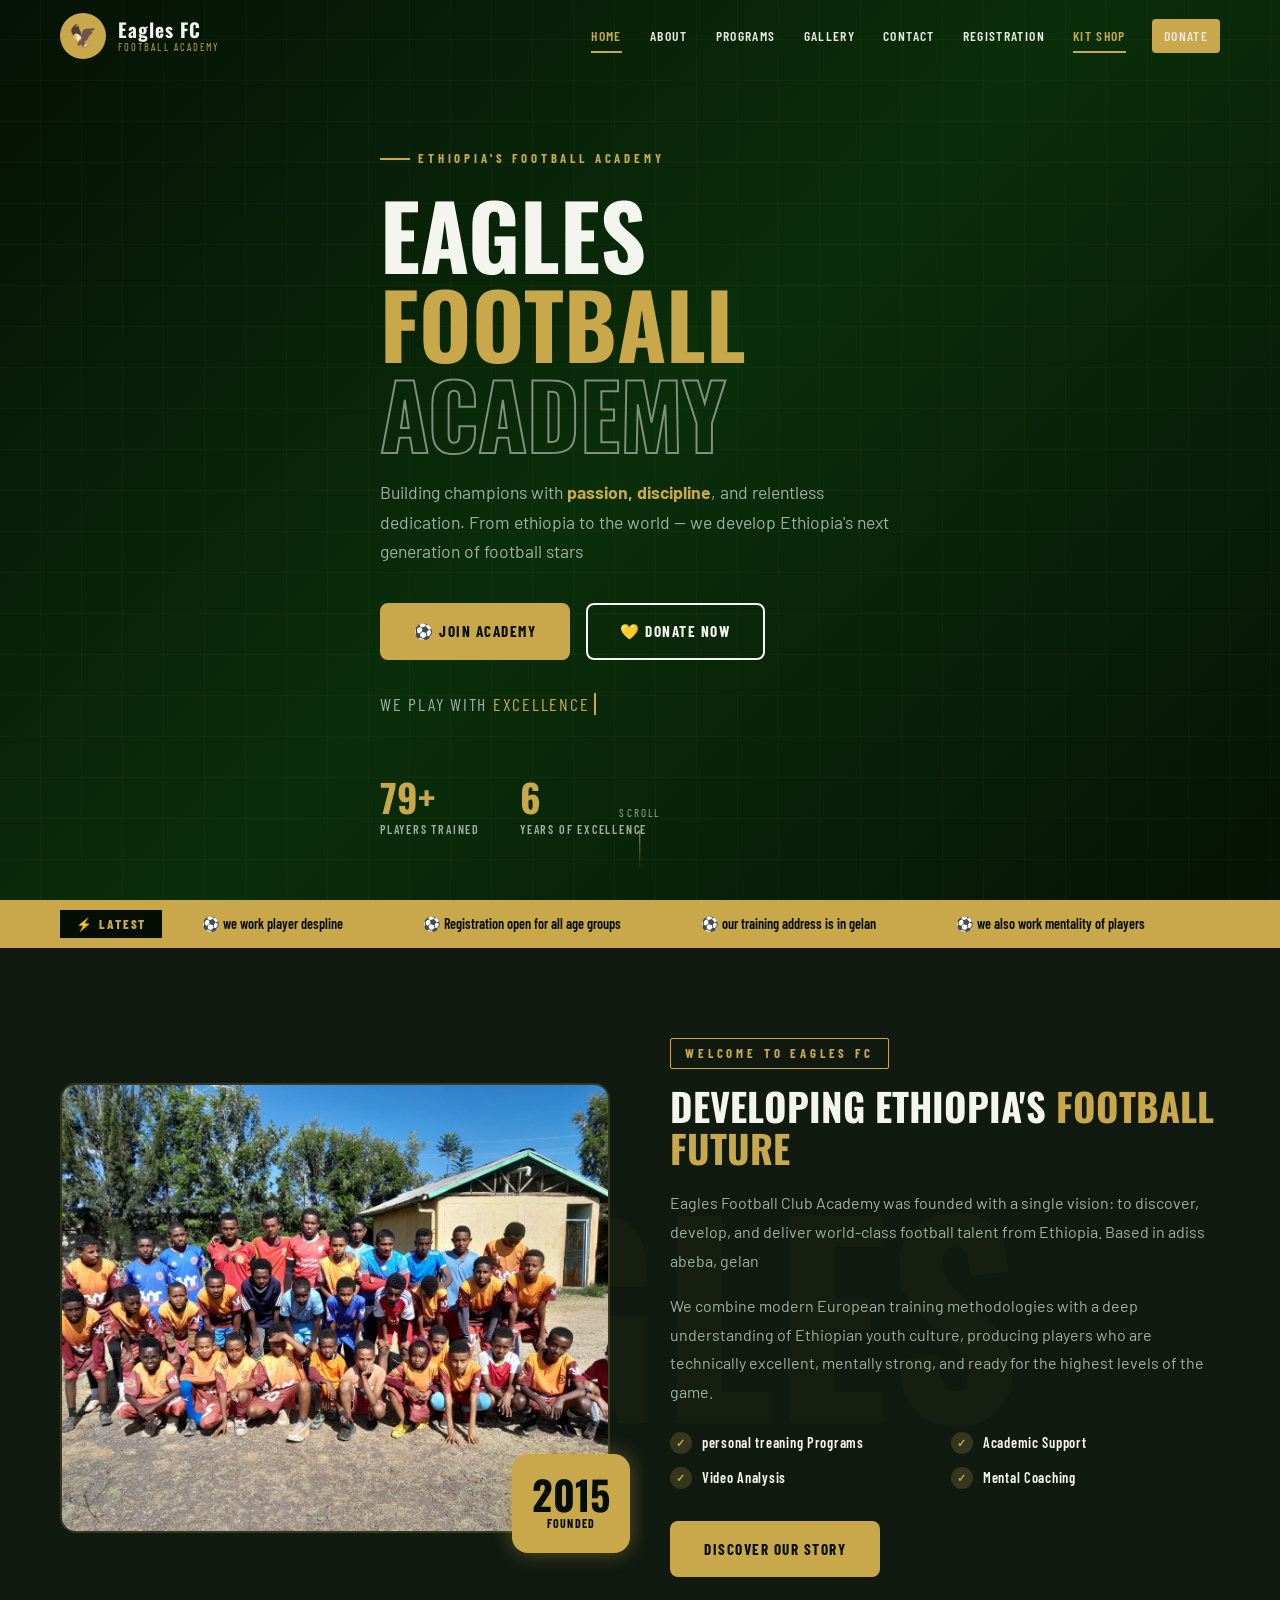
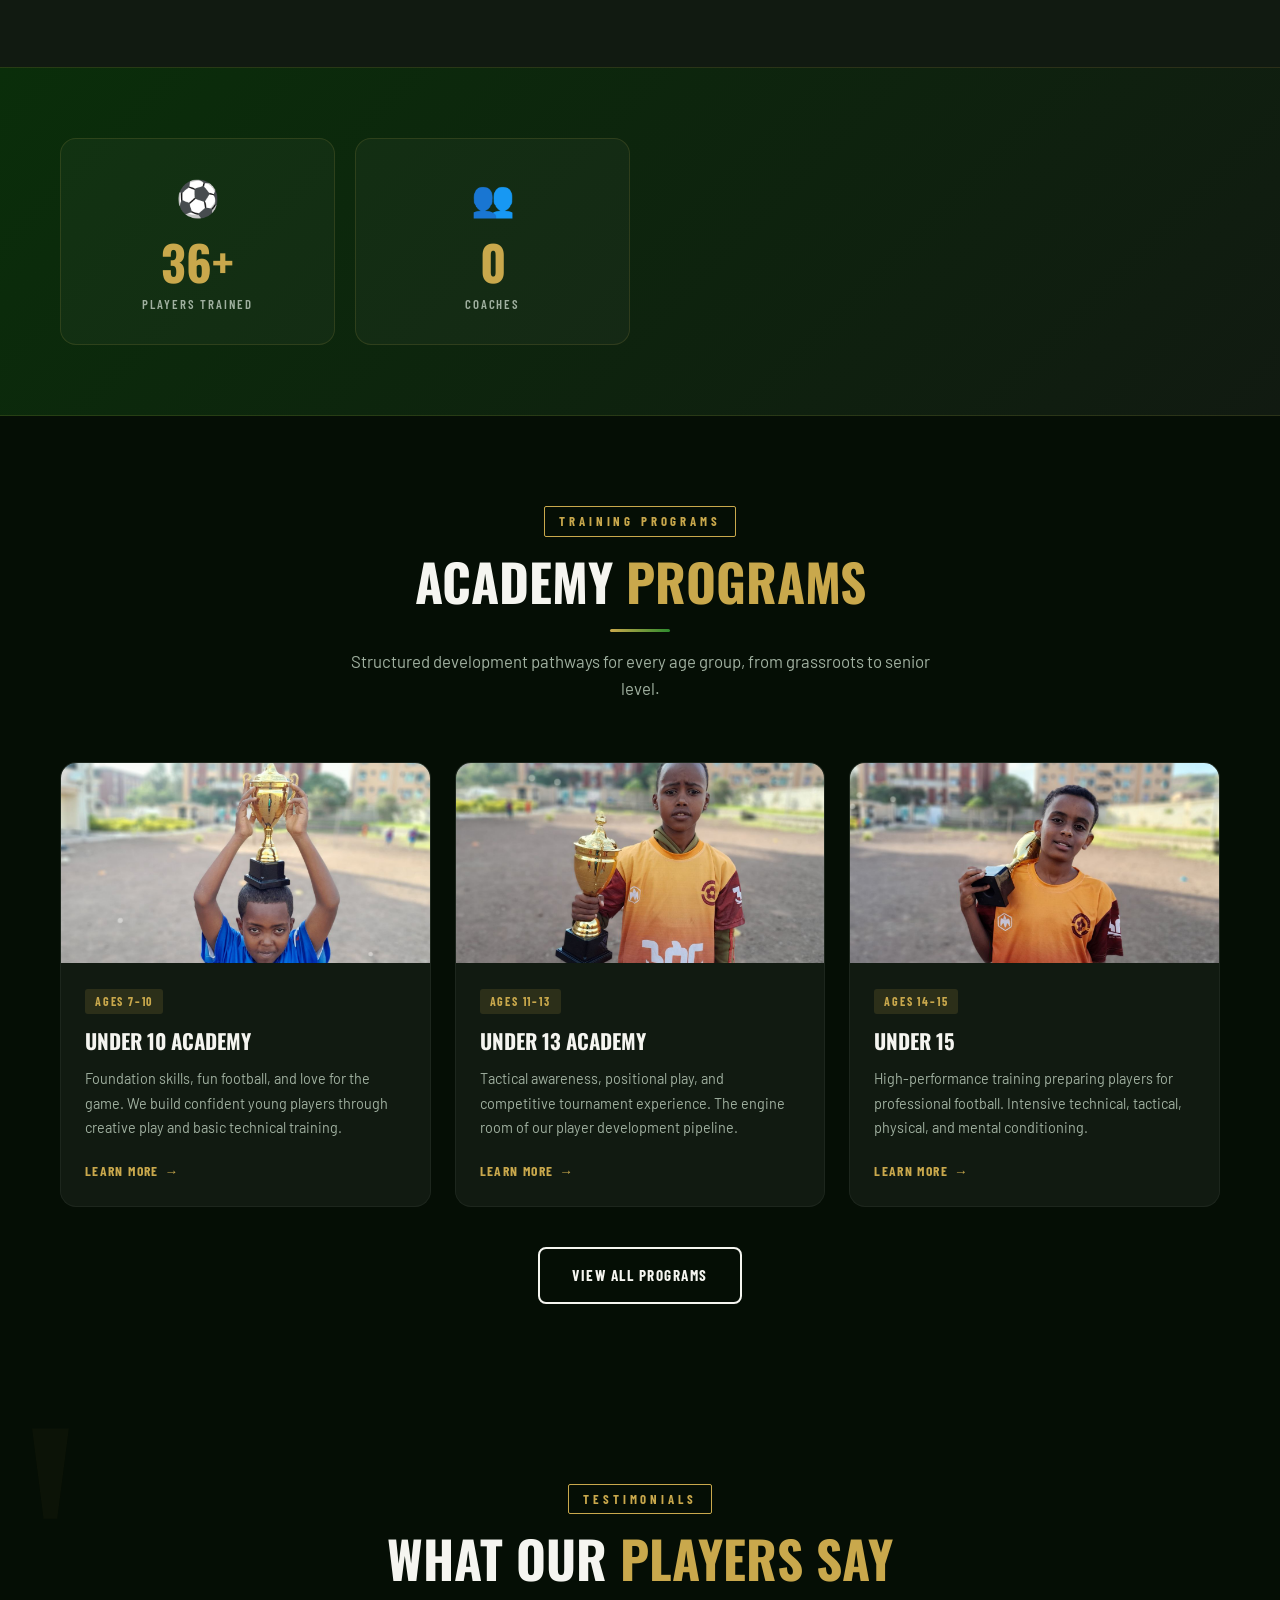
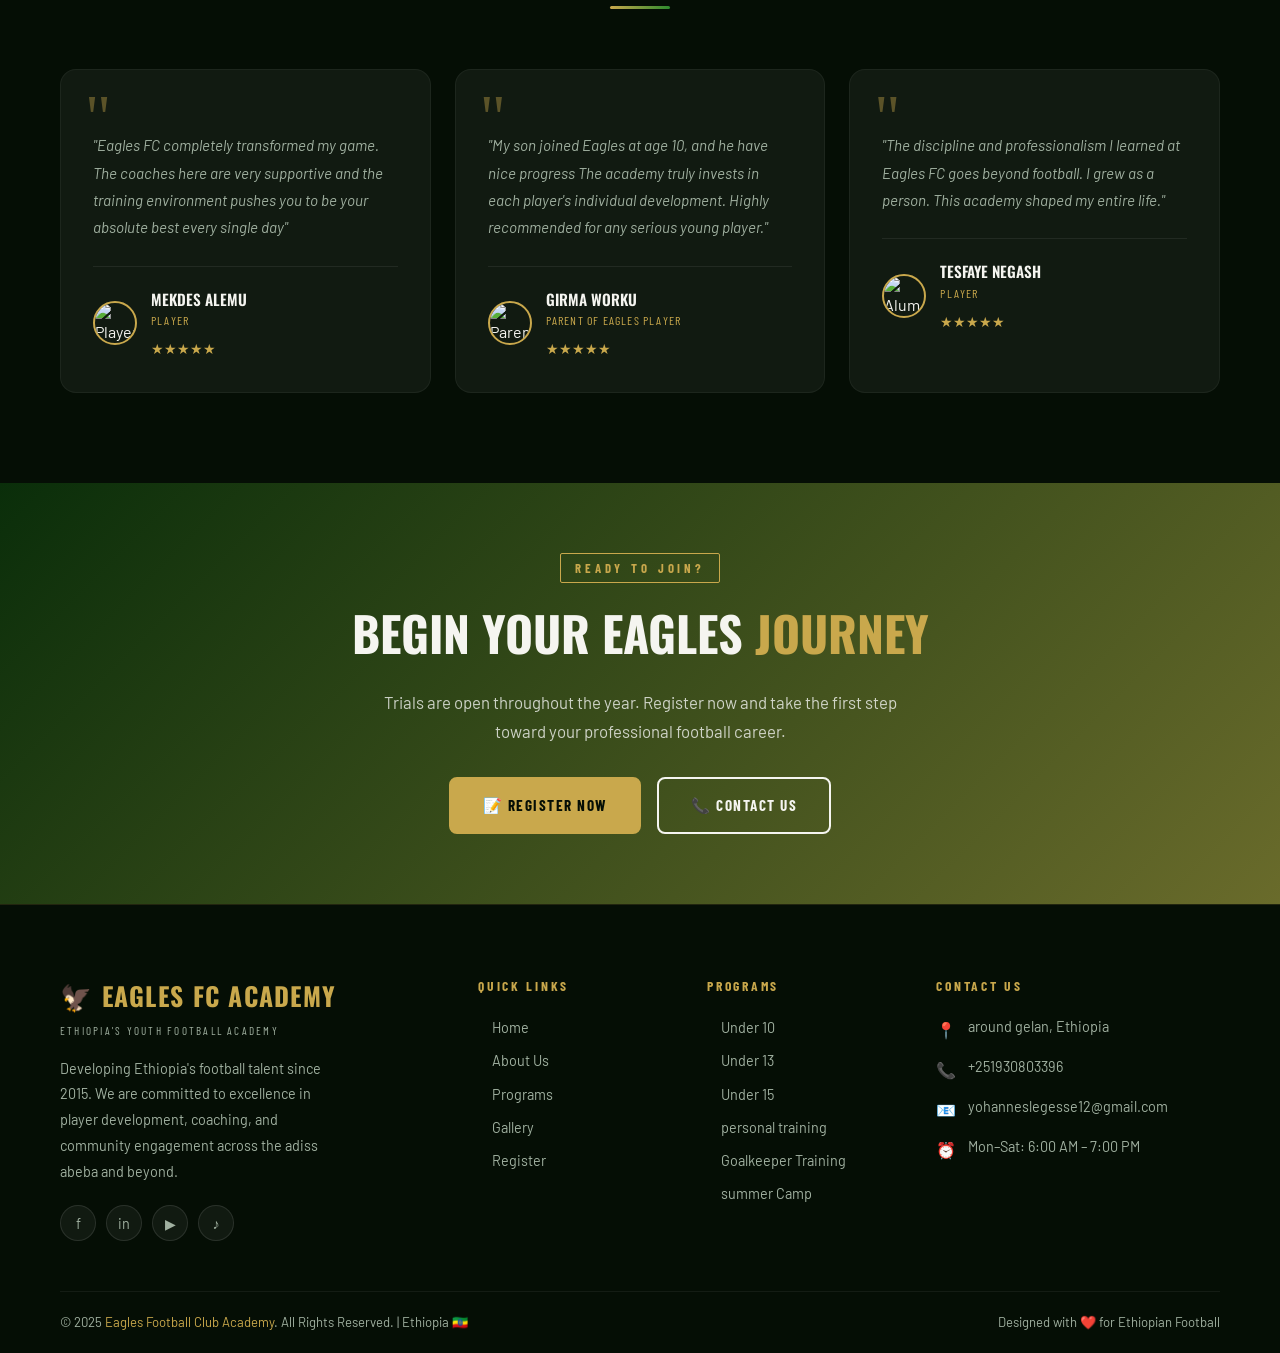
==== commit 608186a3: "Update print statement from 'Hello' to 'Goodbye'" ====
--- a/index.html
+++ b/index.html
@@ -51,7 +51,7 @@
   <a href="index.html">🏠 Home</a>
   <a href="about.html">📖 About Us</a>
   <a href="programs.html">⚽ Programs</a>
- 
+  <a href="shop.html">⚽ shop</a>
   <a href="gallery.html">📷 Gallery</a>
   <a href="registration.html">📝 Register</a>
   <a href="donation.html">💛 Donate</a>
@@ -358,4 +358,4 @@
 
 <script src="script.js"></script>
 </body>
-</html>+</html>
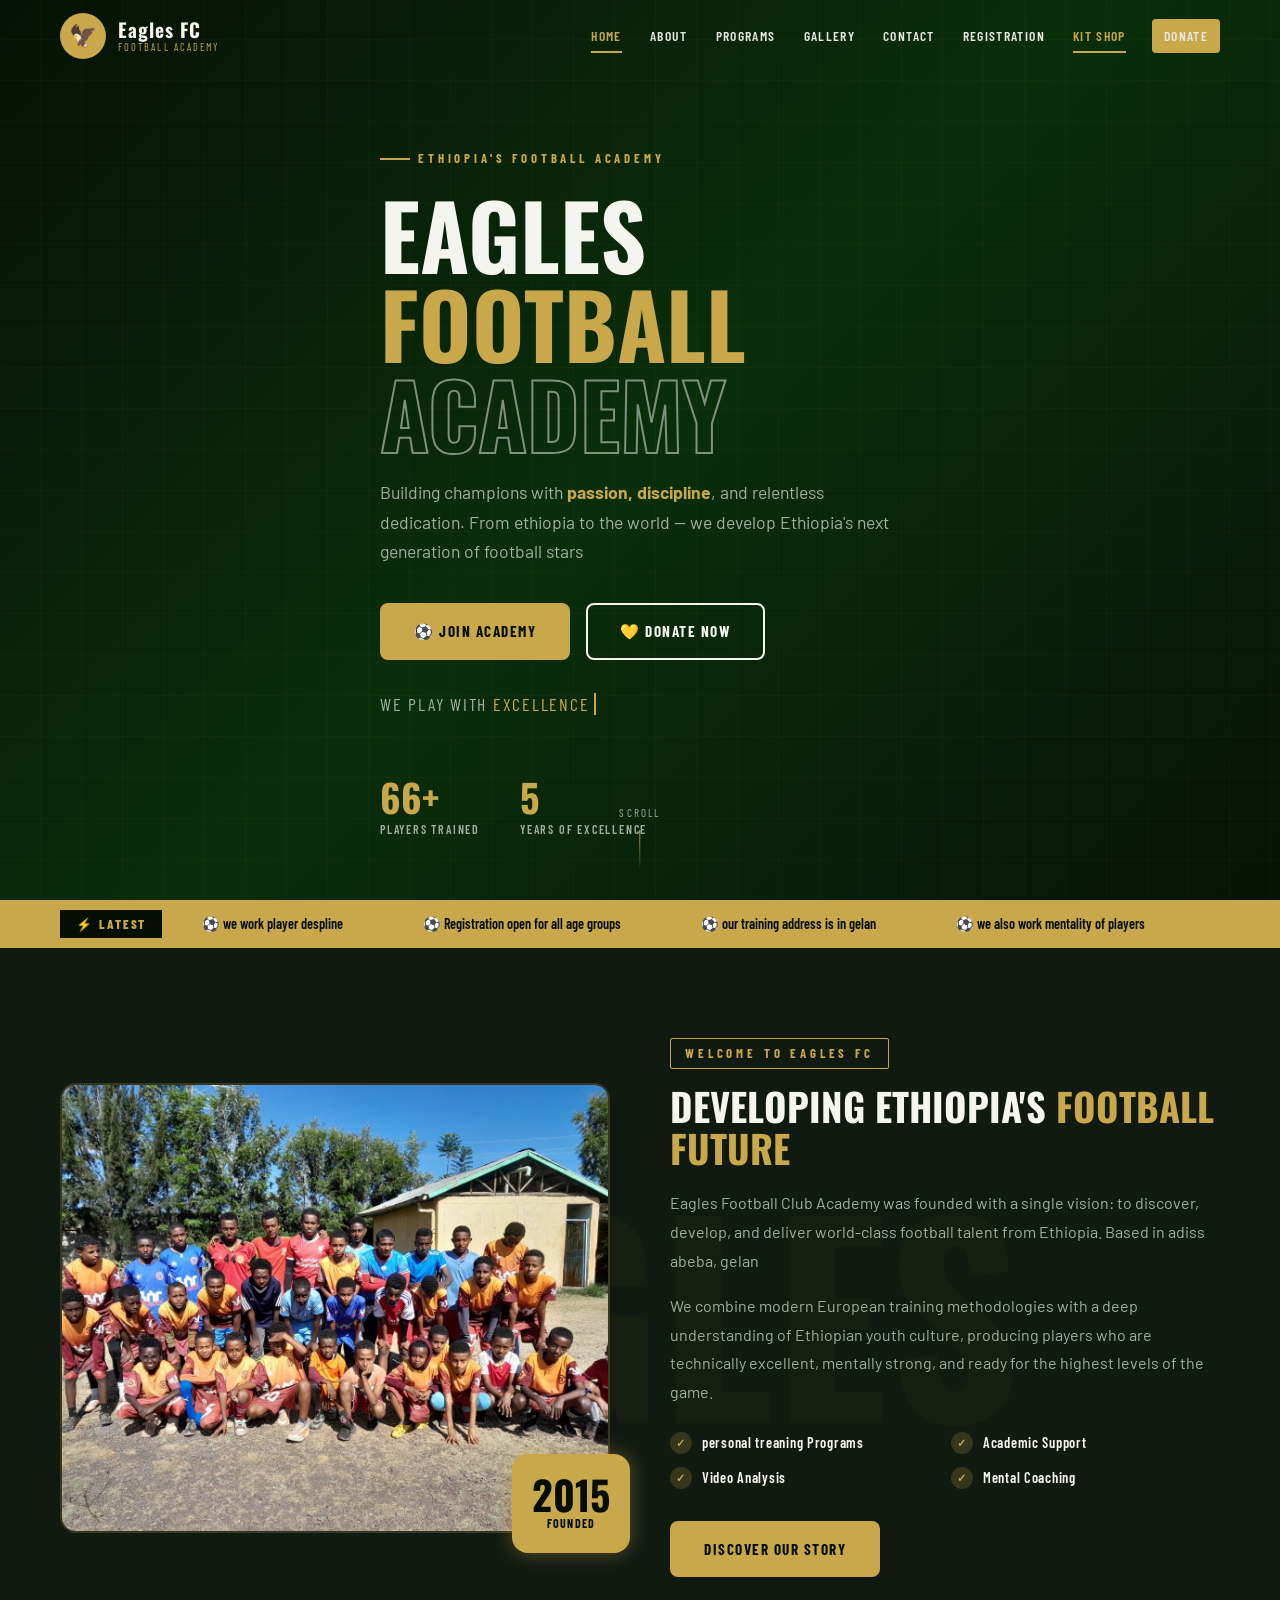
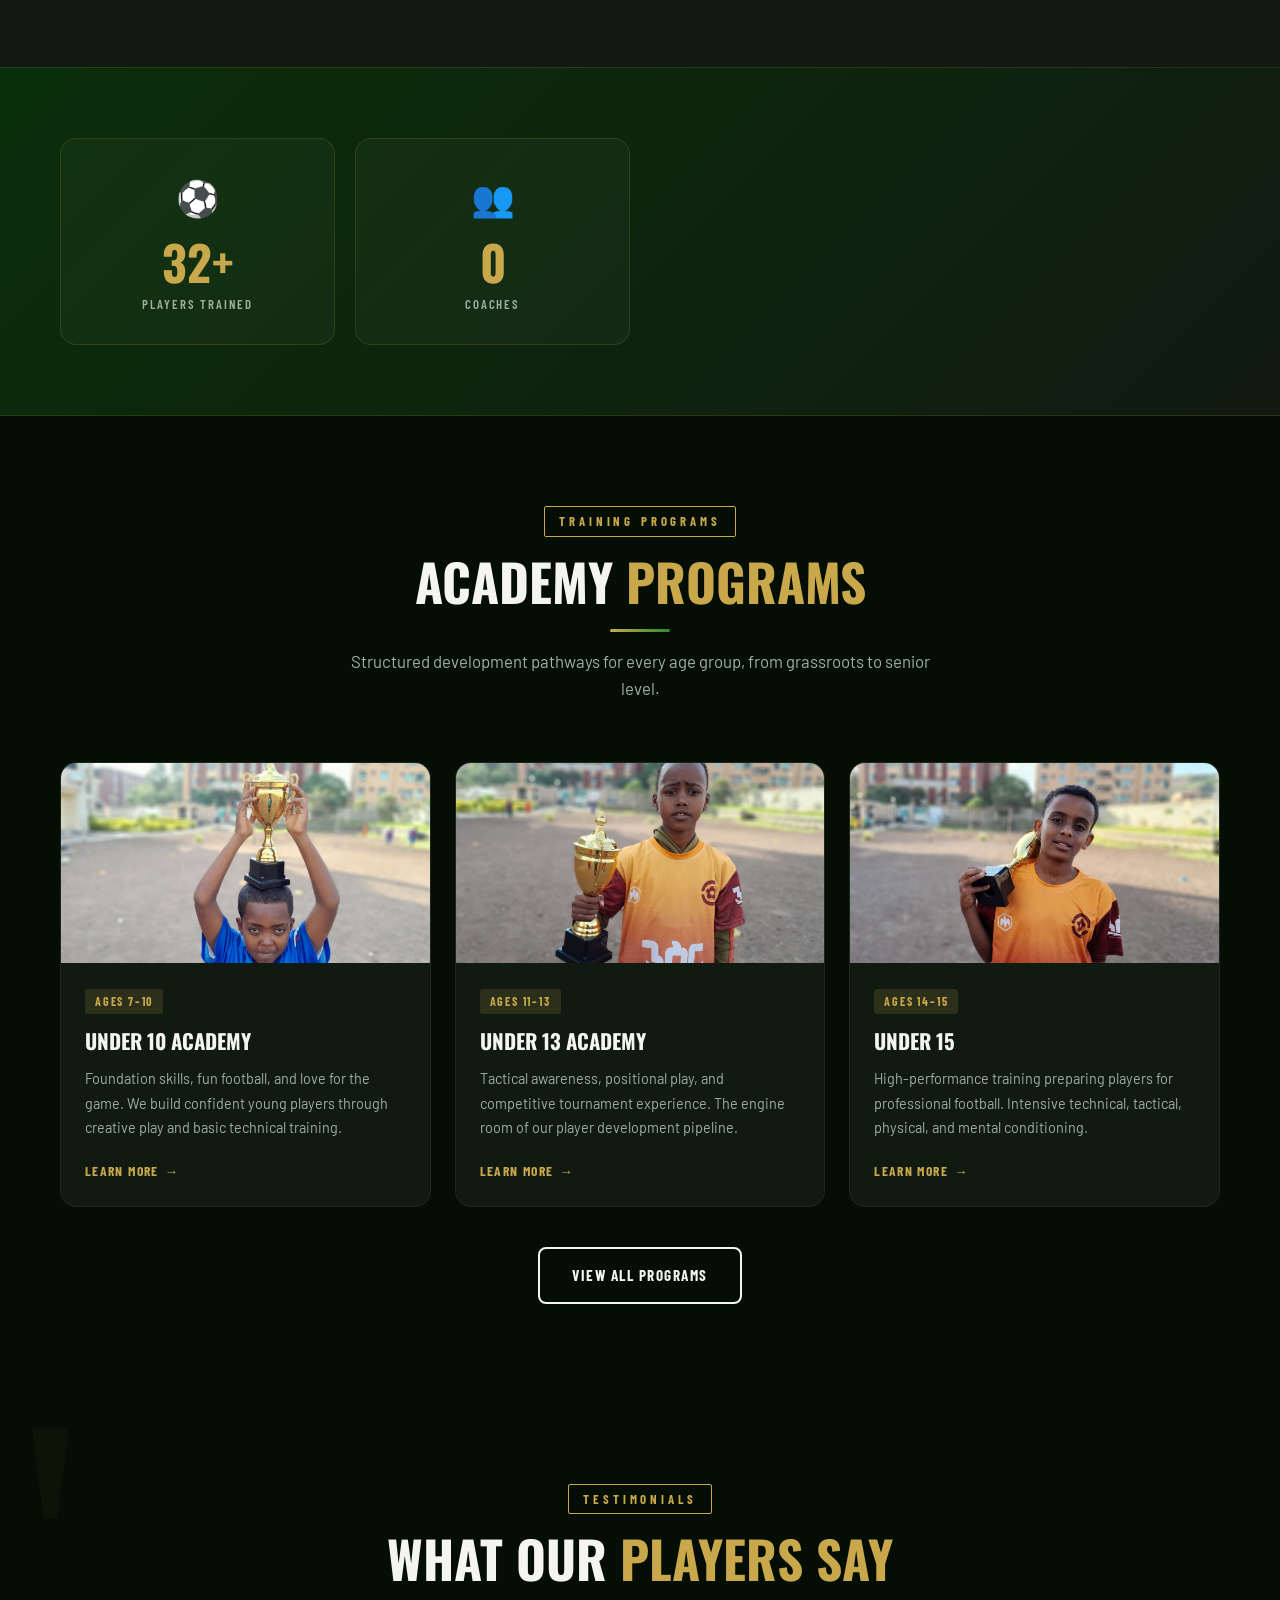
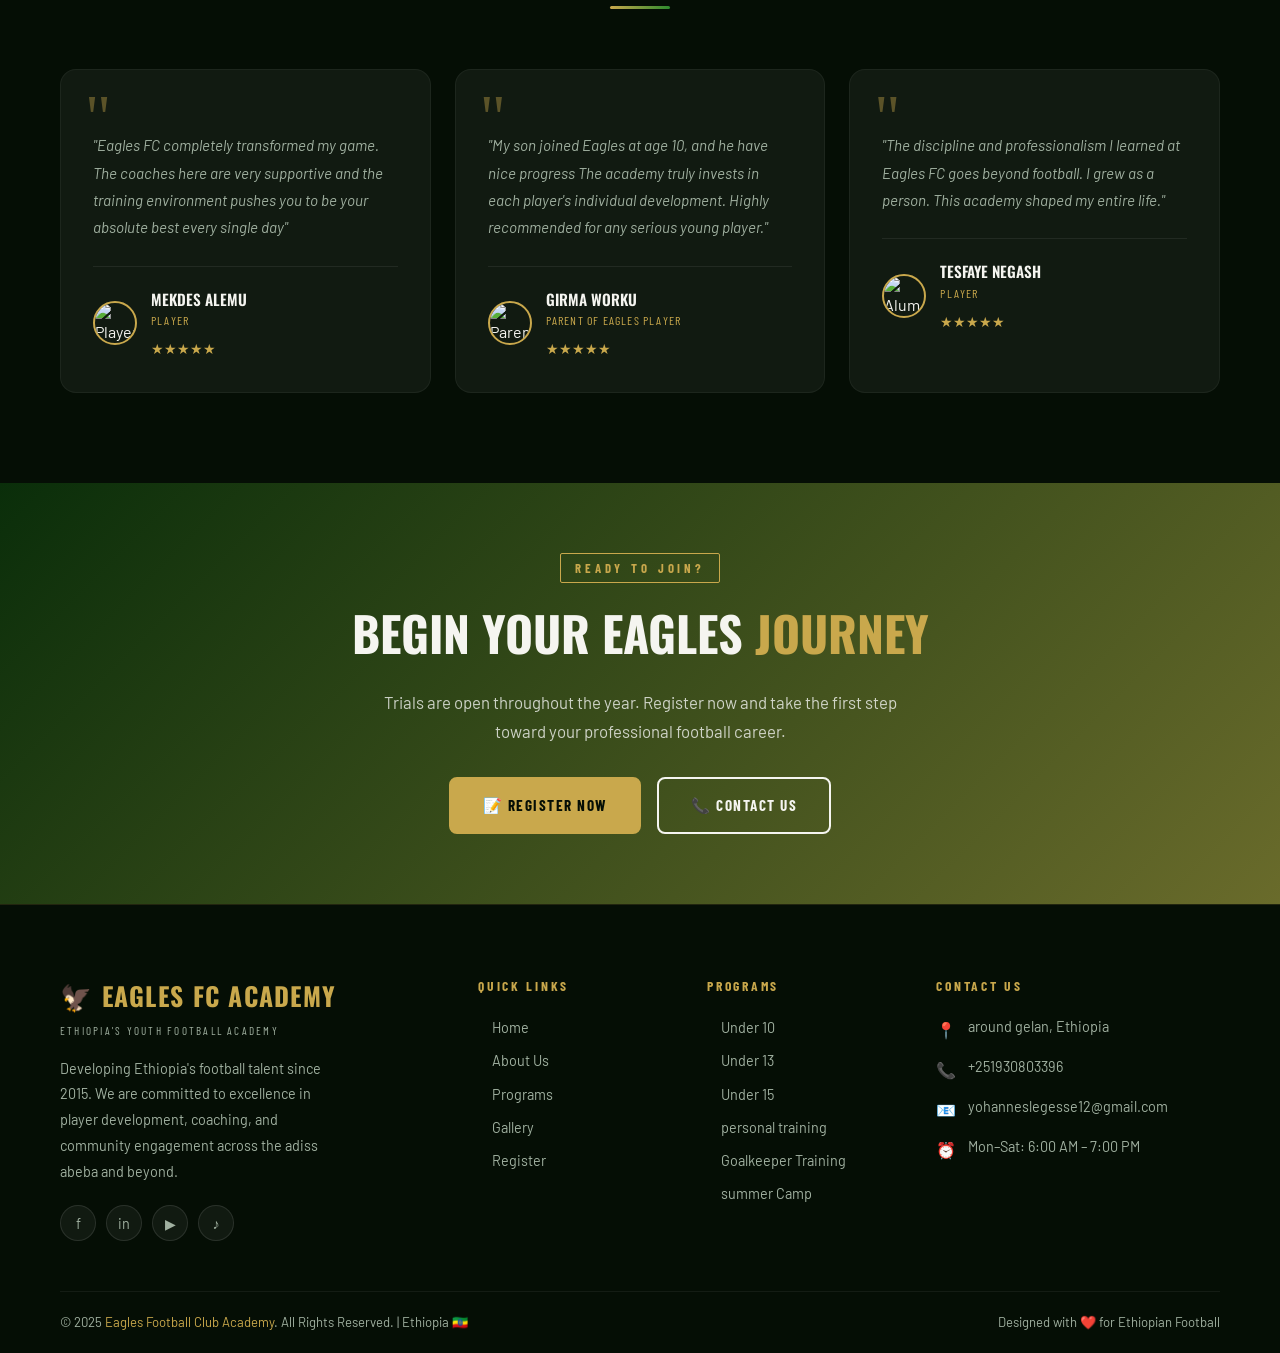
==== commit 264b42af: "shop page add" ====
--- a/index.html
+++ b/index.html
@@ -51,7 +51,7 @@
   <a href="index.html">🏠 Home</a>
   <a href="about.html">📖 About Us</a>
   <a href="programs.html">⚽ Programs</a>
-  <a href="shop.html">⚽ shop</a>
+  <a href="shop.html"> shop</a>
   <a href="gallery.html">📷 Gallery</a>
   <a href="registration.html">📝 Register</a>
   <a href="donation.html">💛 Donate</a>
